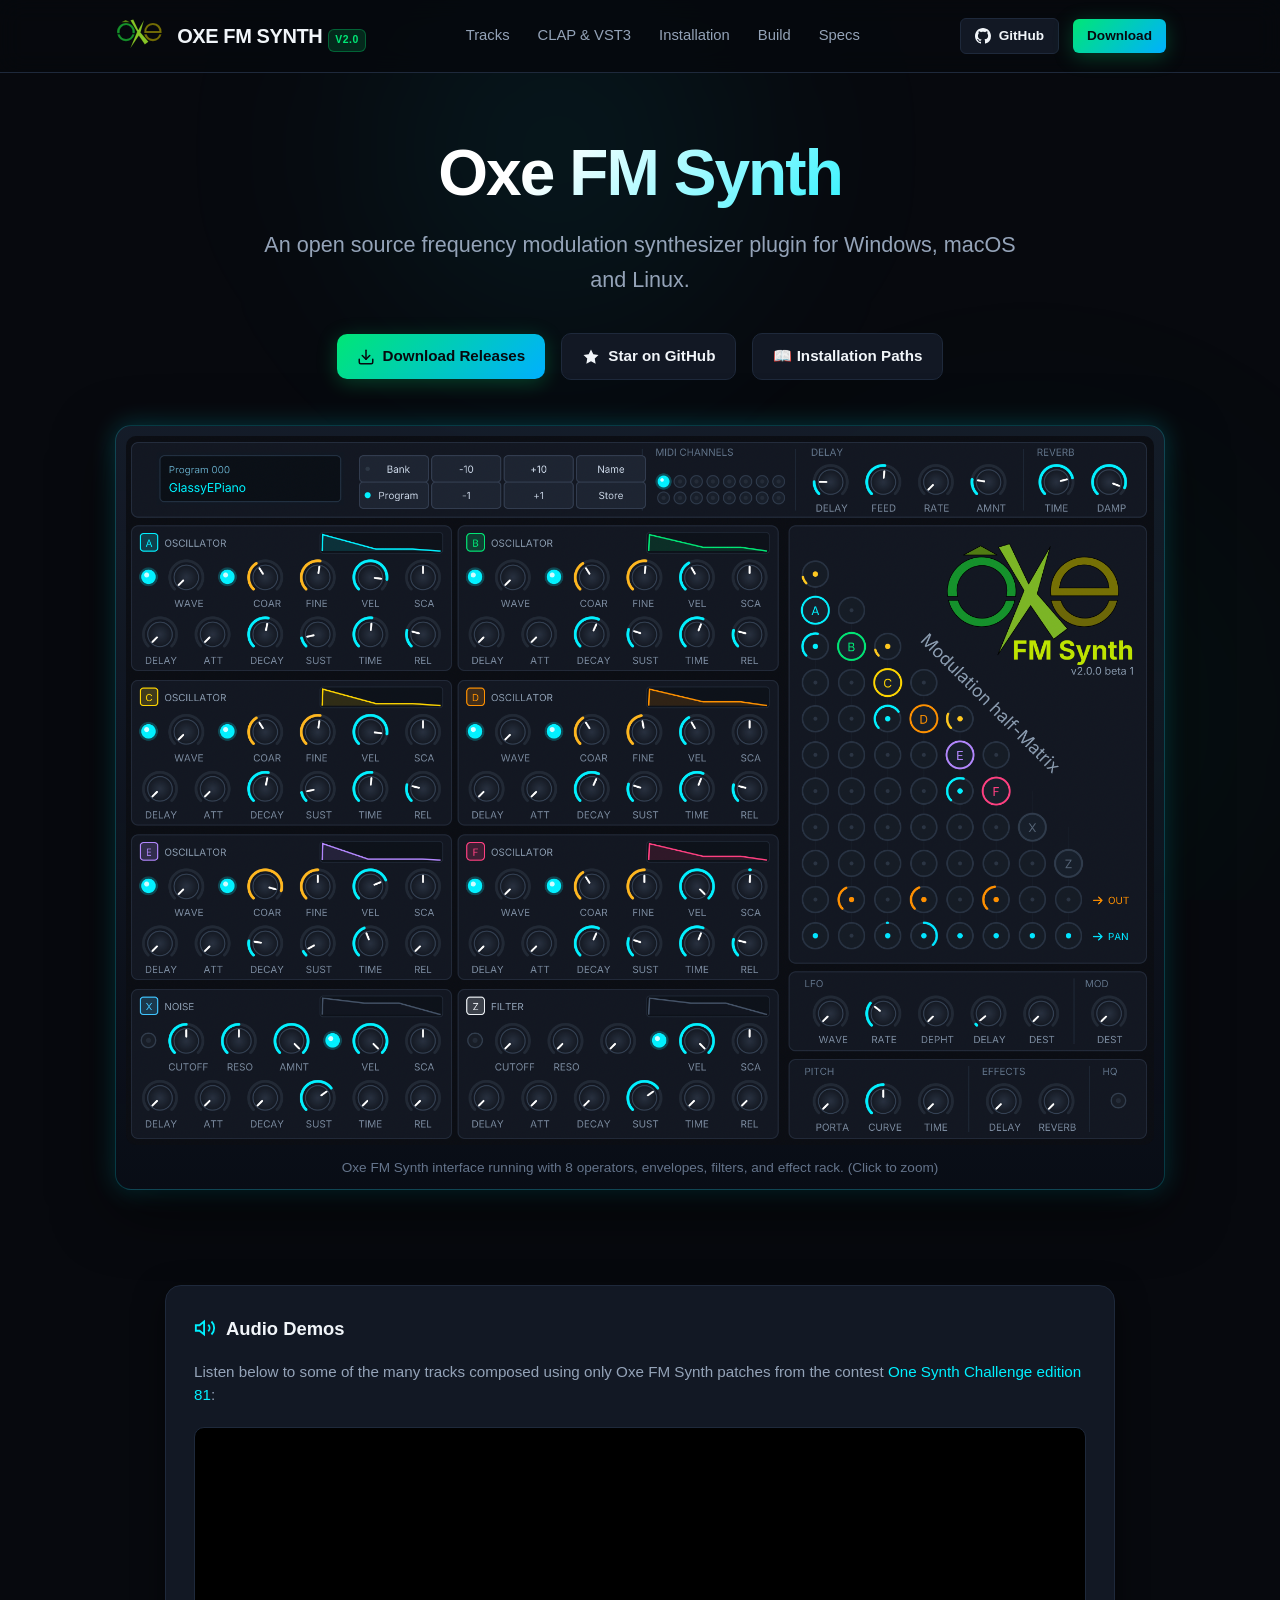
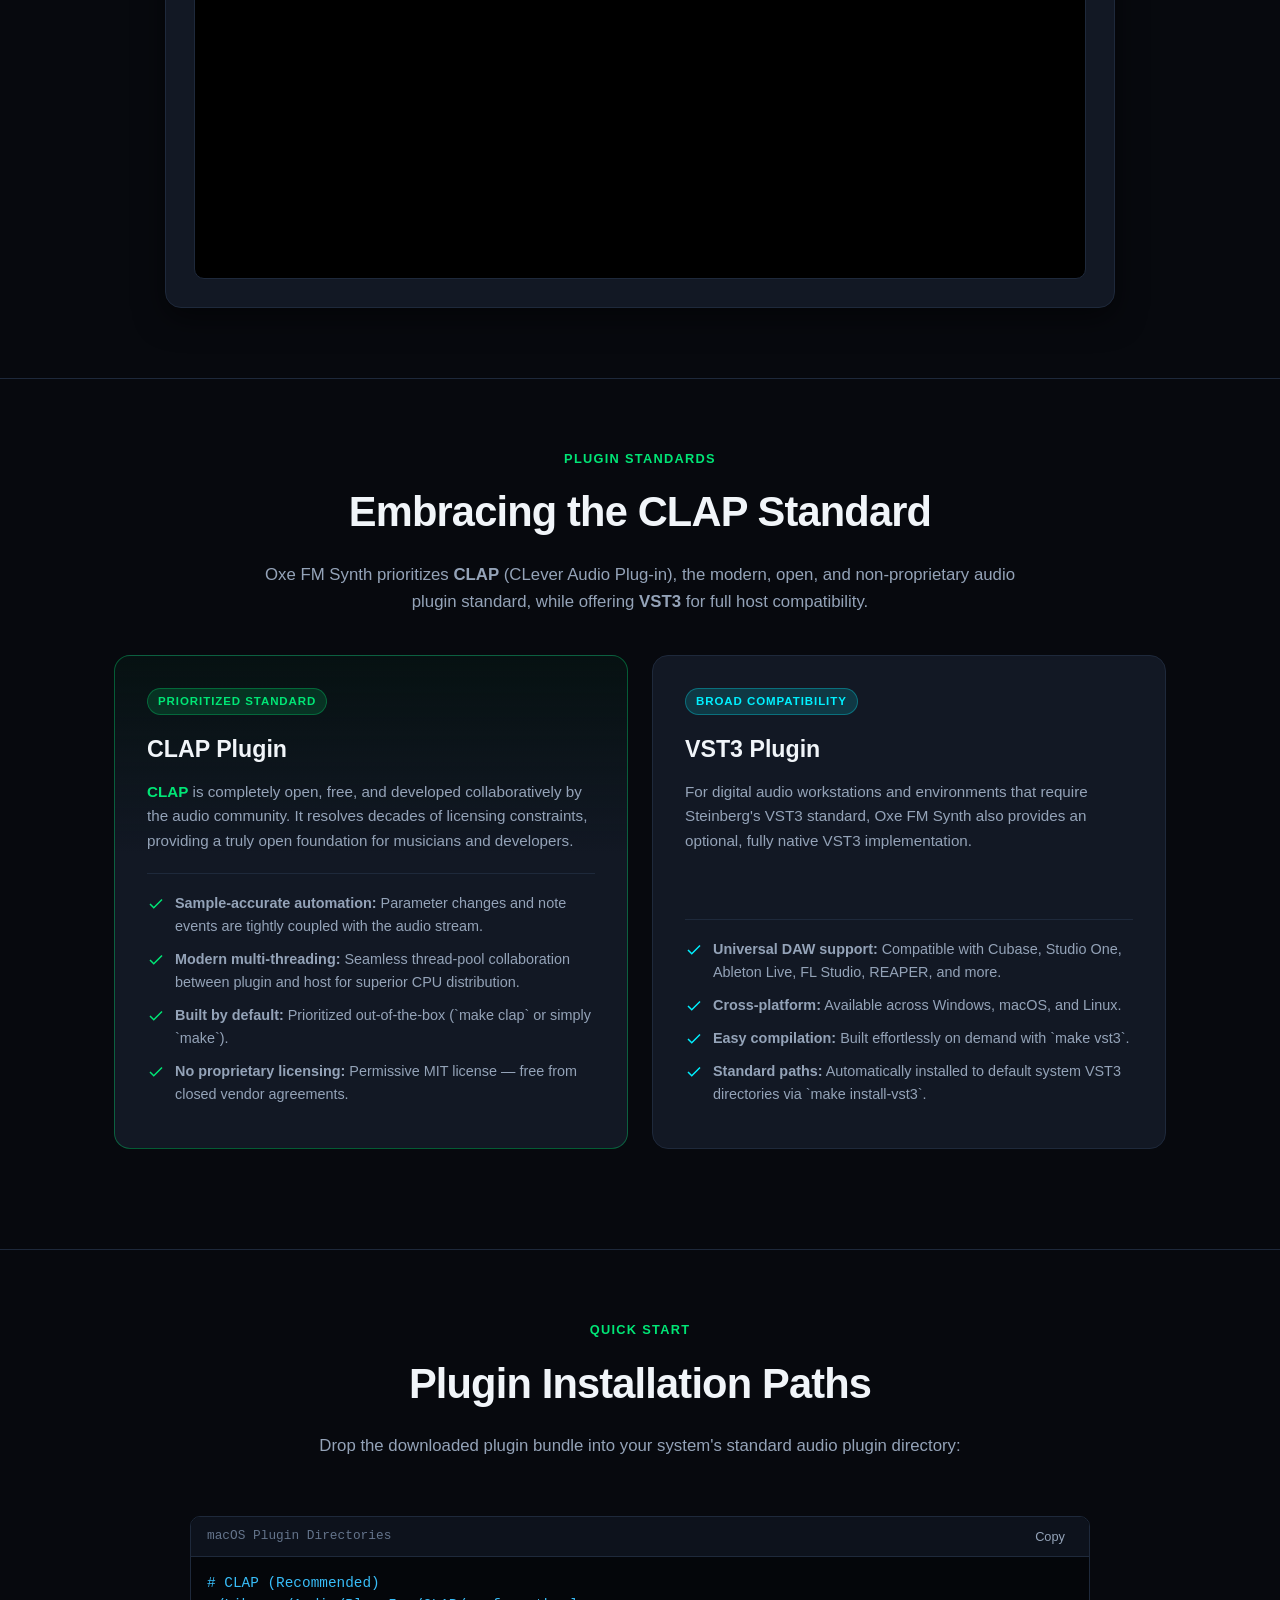
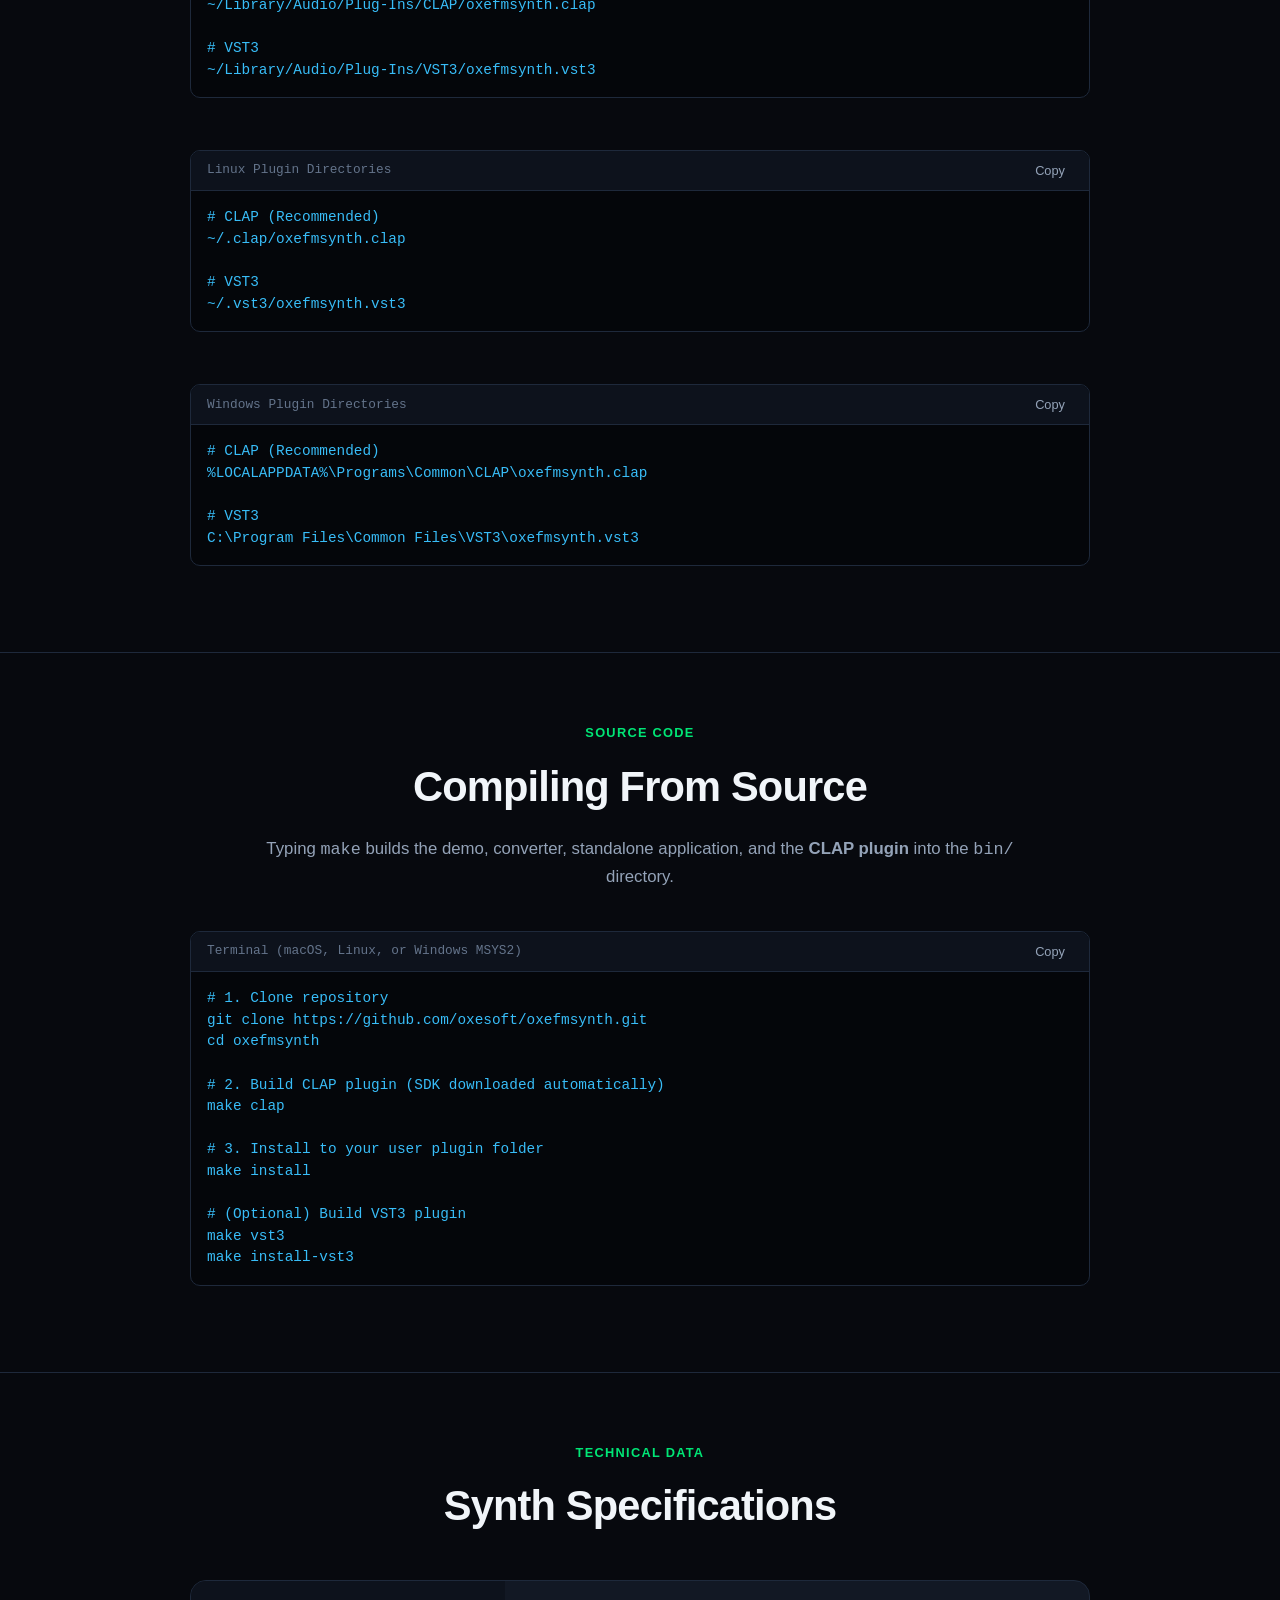
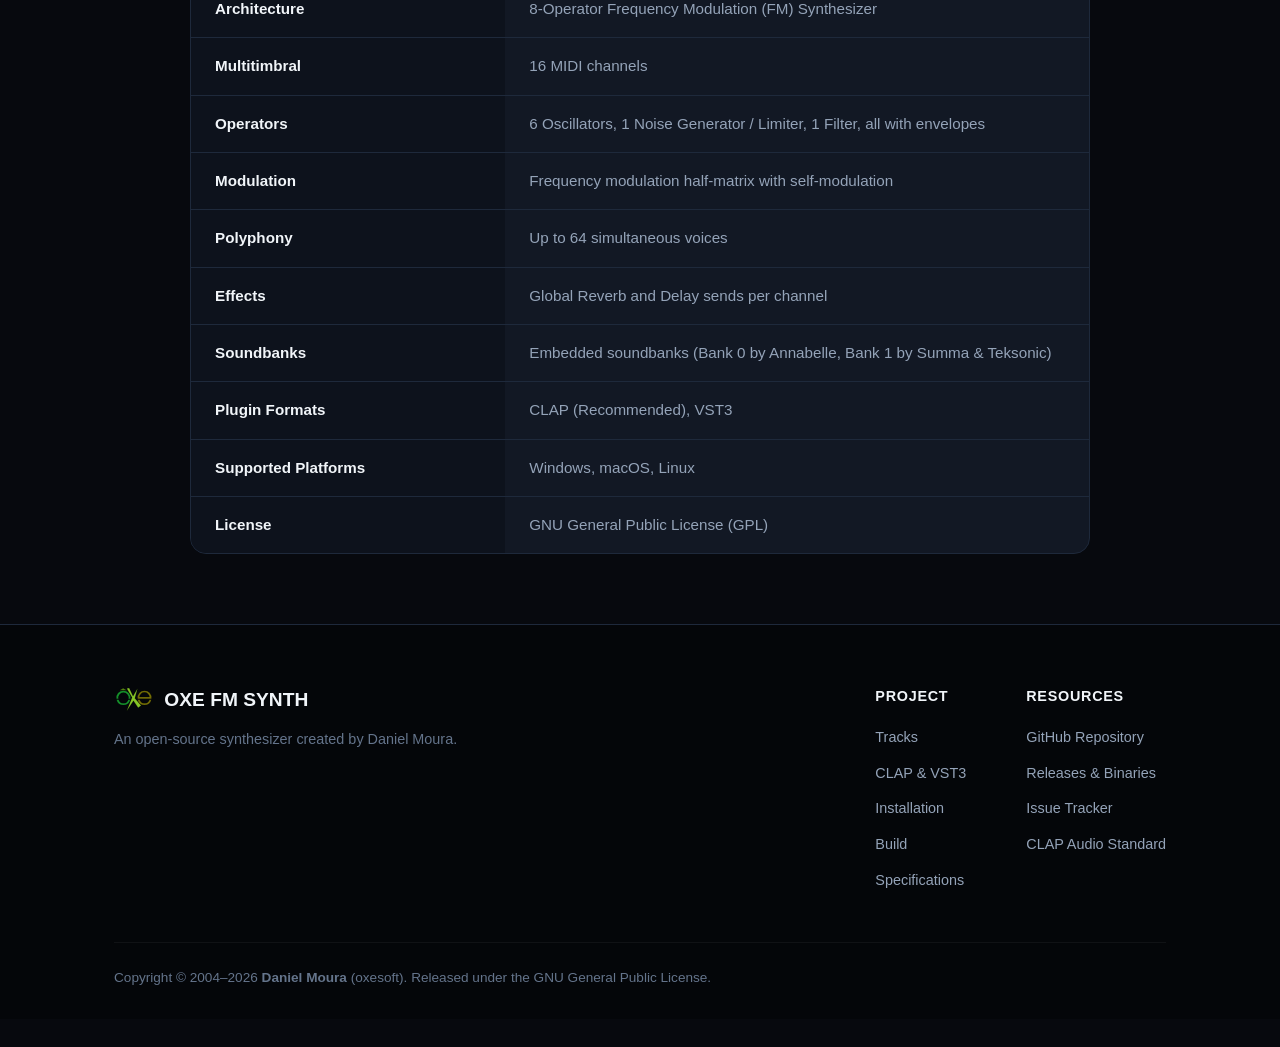
==== docs/index.html @ 4569908b "Add GitHub Pages website, CHANGELOG.md, and relocate screenshot to docs/assets" ====
<!DOCTYPE html>
<html lang="en">
<head>
  <meta charset="UTF-8">
  <meta name="viewport" content="width=device-width, initial-scale=1.0">
  <title>Oxe FM Synth - Open Source FM Synthesizer</title>
  <meta name="description" content="An open source frequency modulation synthesizer plugin for Windows, macOS and Linux.">
  <meta name="keywords" content="Oxe FM Synth, FM Synthesizer, CLAP plugin, VST3, open source synth, audio plugin, Daniel Moura, demoscene">
  
  <!-- Open Graph / Social Sharing -->
  <meta property="og:type" content="website">
  <meta property="og:url" content="https://oxesoft.github.io/oxefmsynth/">
  <meta property="og:title" content="Oxe FM Synth - Open Source FM Synthesizer">
  <meta property="og:description" content="An open source frequency modulation synthesizer plugin for Windows, macOS and Linux.">
  <meta property="og:image" content="https://oxesoft.github.io/oxefmsynth/assets/screenshot.png">
  <meta name="twitter:card" content="summary_large_image">
  <meta name="theme-color" content="#07090e">

  <!-- Favicon -->
  <link rel="icon" type="image/svg+xml" href="assets/favicon.svg">
  
  <!-- Stylesheet -->
  <link rel="stylesheet" href="style.css">
</head>
<body>

  <!-- Ambient Background Lighting -->
  <div class="bg-glow-container">
    <div class="bg-glow-1"></div>
    <div class="bg-glow-2"></div>
  </div>

  <!-- Navigation -->
  <header>
    <div class="container nav-container">
      <a href="#" class="nav-brand">
        <img src="assets/oxe-logo.svg" alt="Oxe FM Synth Logo" class="nav-logo-svg">
        <div class="brand-title">
          <span>OXE FM SYNTH</span>
          <span class="brand-badge">v2.0</span>
        </div>
      </a>

      <nav class="nav-links">
        <a href="#tracks">Tracks</a>
        <a href="#standards">CLAP & VST3</a>
        <a href="#install">Installation</a>
        <a href="#build">Build</a>
        <a href="#specs">Specs</a>
      </nav>

      <div class="nav-actions">
        <a href="https://github.com/oxesoft/oxefmsynth" target="_blank" rel="noopener" class="btn btn-secondary btn-sm">
          <svg width="16" height="16" viewBox="0 0 24 24" fill="currentColor">
            <path d="M12 0C5.37 0 0 5.37 0 12c0 5.31 3.435 9.795 8.205 11.385.6.105.825-.255.825-.57 0-.285-.015-1.23-.015-2.235-3.015.555-3.795-.735-4.035-1.41-.135-.345-.72-1.41-1.23-1.695-.42-.225-1.02-.78-.015-.795.945-.015 1.62.87 1.845 1.23 1.08 1.815 2.805 1.305 3.495.99.105-.78.42-1.305.765-1.605-2.67-.3-5.46-1.335-5.46-5.925 0-1.305.465-2.385 1.23-3.225-.12-.3-.54-1.53.12-3.18 0 0 1.005-.315 3.3 1.23.96-.27 1.98-.405 3-.405s2.04.135 3 .405c2.295-1.56 3.3-1.23 3.3-1.23.66 1.65.24 2.88.12 3.18.765.84 1.23 1.905 1.23 3.225 0 4.605-2.805 5.625-5.475 5.925.435.375.81 1.095.81 2.22 0 1.605-.015 2.895-.015 3.3 0 .315.225.69.825.57A12.02 12.02 0 0024 12c0-6.63-5.37-12-12-12z"/>
          </svg>
          GitHub
        </a>
        <a href="https://github.com/oxesoft/oxefmsynth/releases" target="_blank" rel="noopener" class="btn btn-primary btn-sm">Download</a>
      </div>
    </div>
  </header>

  <!-- Hero Section -->
  <section class="hero-section">
    <div class="container">
      <h1 class="hero-title">Oxe FM Synth</h1>
      <p class="hero-subtitle">
        An open source frequency modulation synthesizer plugin for Windows, macOS and Linux.
      </p>

      <div class="hero-cta">
        <a href="https://github.com/oxesoft/oxefmsynth/releases" target="_blank" rel="noopener" class="btn btn-primary">
          <svg width="18" height="18" viewBox="0 0 24 24" fill="none" stroke="currentColor" stroke-width="2" stroke-linecap="round" stroke-linejoin="round">
            <path d="M21 15v4a2 2 0 0 1-2 2H5a2 2 0 0 1-2-2v-4"></path>
            <polyline points="7 10 12 15 17 10"></polyline>
            <line x1="12" y1="15" x2="12" y2="3"></line>
          </svg>
          Download Releases
        </a>
        <a href="https://github.com/oxesoft/oxefmsynth" target="_blank" rel="noopener" class="btn btn-secondary">
          <svg width="18" height="18" viewBox="0 0 24 24" fill="currentColor">
            <path d="M12 2l3.09 6.26L22 9.27l-5 4.87 1.18 6.88L12 17.77l-6.18 3.25L7 14.14 2 9.27l6.91-1.01L12 2z"/>
          </svg>
          Star on GitHub
        </a>
        <a href="#install" class="btn btn-secondary">
          <span>📖 Installation Paths</span>
        </a>
      </div>

      <!-- Screenshot Showcase with Click to Expand -->
      <div class="screenshot-wrapper">
        <img id="mainScreenshot" src="assets/screenshot.png" alt="Oxe FM Synth GUI Screenshot" class="screenshot-img" title="Click to enlarge screenshot">
        <div class="screenshot-caption">Oxe FM Synth interface running with 8 operators, envelopes, filters, and effect rack. (Click to zoom)</div>
      </div>
    </div>
  </section>

  <!-- SoundCloud Audio Demo Section -->
  <section id="tracks" class="container" style="margin-bottom: 70px;">
    <div class="audio-demo-card">
      <div class="audio-demo-header">
        <div class="audio-demo-title">
          <svg width="22" height="22" viewBox="0 0 24 24" fill="none" stroke="var(--accent-cyan)" stroke-width="2">
            <polygon points="11 5 6 9 2 9 2 15 6 15 11 19 11 5"></polygon>
            <path d="M19.07 4.93a10 10 0 0 1 0 14.14M15.54 8.46a5 5 0 0 1 0 7.07"></path>
          </svg>
          <span>Audio Demos</span>
        </div>
      </div>

      <p class="audio-demo-intro">
        Listen below to some of the many tracks composed using only Oxe FM Synth patches from the contest 
        <a href="https://sites.google.com/site/kvrosc/2015/osc-81-oxe-fm" target="_blank" rel="noopener noreferrer">One Synth Challenge edition 81</a>:
      </p>

      <div class="soundcloud-frame-wrapper">
        <iframe width="100%" height="450" scrolling="no" frameborder="no" allow="autoplay" src="https://w.soundcloud.com/player/?url=https%3A%2F%2Fapi.soundcloud.com%2Fplaylists%2F177376136&amp;auto_play=false&amp;hide_related=false&amp;visual=false&amp;show_comments=true&amp;show_user=true&amp;show_reposts=false&amp;color=ff5500"></iframe>
      </div>
    </div>
  </section>

  <!-- CLAP & VST3 Standards Section -->
  <section id="standards" class="section">
    <div class="container">
      <div class="section-header">
        <div class="section-tag">Plugin Standards</div>
        <h2 class="section-title">Embracing the CLAP Standard</h2>
        <p class="section-desc">
          Oxe FM Synth prioritizes <strong>CLAP</strong> (CLever Audio Plug-in), the modern, open, and non-proprietary audio plugin standard, while offering <strong>VST3</strong> for full host compatibility.
        </p>
      </div>

      <div class="standards-grid">
        <!-- CLAP Standard Card -->
        <div class="standard-card primary-standard">
          <span class="standard-pill clap">Prioritized Standard</span>
          <h3>CLAP Plugin</h3>
          <p>
            <a href="https://cleveraudio.org/" target="_blank" rel="noopener" style="color: var(--accent-green); text-decoration: none; font-weight: 600;">CLAP</a> is completely open, free, and developed collaboratively by the audio community. It resolves decades of licensing constraints, providing a truly open foundation for musicians and developers.
          </p>

          <ul class="standard-features-list">
            <li>
              <svg width="18" height="18" viewBox="0 0 24 24" fill="none" stroke="var(--accent-green)" stroke-width="2"><polyline points="20 6 9 17 4 12"></polyline></svg>
              <span><strong>Sample-accurate automation:</strong> Parameter changes and note events are tightly coupled with the audio stream.</span>
            </li>
            <li>
              <svg width="18" height="18" viewBox="0 0 24 24" fill="none" stroke="var(--accent-green)" stroke-width="2"><polyline points="20 6 9 17 4 12"></polyline></svg>
              <span><strong>Modern multi-threading:</strong> Seamless thread-pool collaboration between plugin and host for superior CPU distribution.</span>
            </li>
            <li>
              <svg width="18" height="18" viewBox="0 0 24 24" fill="none" stroke="var(--accent-green)" stroke-width="2"><polyline points="20 6 9 17 4 12"></polyline></svg>
              <span><strong>Built by default:</strong> Prioritized out-of-the-box (`make clap` or simply `make`).</span>
            </li>
            <li>
              <svg width="18" height="18" viewBox="0 0 24 24" fill="none" stroke="var(--accent-green)" stroke-width="2"><polyline points="20 6 9 17 4 12"></polyline></svg>
              <span><strong>No proprietary licensing:</strong> Permissive MIT license — free from closed vendor agreements.</span>
            </li>
          </ul>
        </div>

        <!-- VST3 Standard Card -->
        <div class="standard-card">
          <span class="standard-pill vst3">Broad Compatibility</span>
          <h3>VST3 Plugin</h3>
          <p>
            For digital audio workstations and environments that require Steinberg's VST3 standard, Oxe FM Synth also provides an optional, fully native VST3 implementation.
          </p>

          <ul class="standard-features-list">
            <li>
              <svg width="18" height="18" viewBox="0 0 24 24" fill="none" stroke="var(--accent-cyan)" stroke-width="2"><polyline points="20 6 9 17 4 12"></polyline></svg>
              <span><strong>Universal DAW support:</strong> Compatible with Cubase, Studio One, Ableton Live, FL Studio, REAPER, and more.</span>
            </li>
            <li>
              <svg width="18" height="18" viewBox="0 0 24 24" fill="none" stroke="var(--accent-cyan)" stroke-width="2"><polyline points="20 6 9 17 4 12"></polyline></svg>
              <span><strong>Cross-platform:</strong> Available across Windows, macOS, and Linux.</span>
            </li>
            <li>
              <svg width="18" height="18" viewBox="0 0 24 24" fill="none" stroke="var(--accent-cyan)" stroke-width="2"><polyline points="20 6 9 17 4 12"></polyline></svg>
              <span><strong>Easy compilation:</strong> Built effortlessly on demand with `make vst3`.</span>
            </li>
            <li>
              <svg width="18" height="18" viewBox="0 0 24 24" fill="none" stroke="var(--accent-cyan)" stroke-width="2"><polyline points="20 6 9 17 4 12"></polyline></svg>
              <span><strong>Standard paths:</strong> Automatically installed to default system VST3 directories via `make install-vst3`.</span>
            </li>
          </ul>
        </div>
      </div>
    </div>
  </section>

  <!-- Installation Guide Section -->
  <section id="install" class="section">
    <div class="container">
      <div class="section-header">
        <div class="section-tag">Quick Start</div>
        <h2 class="section-title">Plugin Installation Paths</h2>
        <p class="section-desc">
          Drop the downloaded plugin bundle into your system's standard audio plugin directory:
        </p>
      </div>

      <div style="max-width: 900px; margin: 0 auto; display: grid; gap: 20px;">
        <!-- macOS paths -->
        <div class="code-container">
          <div class="code-header">
            <span>macOS Plugin Directories</span>
            <button class="copy-btn" onclick="copyCode(this, '~/Library/Audio/Plug-Ins/CLAP\n~/Library/Audio/Plug-Ins/VST3')">Copy</button>
          </div>
          <pre><code># CLAP (Recommended)
~/Library/Audio/Plug-Ins/CLAP/oxefmsynth.clap

# VST3
~/Library/Audio/Plug-Ins/VST3/oxefmsynth.vst3</code></pre>
        </div>

        <!-- Linux paths -->
        <div class="code-container">
          <div class="code-header">
            <span>Linux Plugin Directories</span>
            <button class="copy-btn" onclick="copyCode(this, '~/.clap\n~/.vst3')">Copy</button>
          </div>
          <pre><code># CLAP (Recommended)
~/.clap/oxefmsynth.clap

# VST3
~/.vst3/oxefmsynth.vst3</code></pre>
        </div>

        <!-- Windows paths -->
        <div class="code-container">
          <div class="code-header">
            <span>Windows Plugin Directories</span>
            <button class="copy-btn" onclick="copyCode(this, '%LOCALAPPDATA%\\Programs\\Common\\CLAP\n%COMMONPROGRAMFILES%\\VST3')">Copy</button>
          </div>
          <pre><code># CLAP (Recommended)
%LOCALAPPDATA%\Programs\Common\CLAP\oxefmsynth.clap

# VST3
C:\Program Files\Common Files\VST3\oxefmsynth.vst3</code></pre>
        </div>
      </div>
    </div>
  </section>

  <!-- Build from Source Section -->
  <section id="build" class="section">
    <div class="container">
      <div class="section-header">
        <div class="section-tag">Source Code</div>
        <h2 class="section-title">Compiling From Source</h2>
        <p class="section-desc">
          Typing <code>make</code> builds the demo, converter, standalone application, and the <strong>CLAP plugin</strong> into the <code>bin/</code> directory.
        </p>
      </div>

      <div style="max-width: 900px; margin: 0 auto;">
        <div class="code-container">
          <div class="code-header">
            <span>Terminal (macOS, Linux, or Windows MSYS2)</span>
            <button class="copy-btn" onclick="copyCode(this, 'git clone https://github.com/oxesoft/oxefmsynth.git\ncd oxefmsynth\nmake clap\nmake install')">Copy</button>
          </div>
          <pre><code># 1. Clone repository
git clone https://github.com/oxesoft/oxefmsynth.git
cd oxefmsynth

# 2. Build CLAP plugin (SDK downloaded automatically)
make clap

# 3. Install to your user plugin folder
make install

# (Optional) Build VST3 plugin
make vst3
make install-vst3</code></pre>
        </div>
      </div>
    </div>
  </section>

  <!-- Specifications Table -->
  <section id="specs" class="section">
    <div class="container">
      <div class="section-header">
        <div class="section-tag">Technical Data</div>
        <h2 class="section-title">Synth Specifications</h2>
      </div>

      <div class="specs-table-wrapper">
        <table class="specs-table">
          <tbody>
            <tr>
              <th>Architecture</th>
              <td>8-Operator Frequency Modulation (FM) Synthesizer</td>
            </tr>
            <tr>
              <th>Multitimbral</th>
              <td>16 MIDI channels</td>
            </tr>
            <tr>
              <th>Operators</th>
              <td>6 Oscillators, 1 Noise Generator / Limiter, 1 Filter, all with envelopes</td>
            </tr>
            <tr>
              <th>Modulation</th>
              <td>Frequency modulation half-matrix with self-modulation</td>
            </tr>
            <tr>
              <th>Polyphony</th>
              <td>Up to 64 simultaneous voices</td>
            </tr>
            <tr>
              <th>Effects</th>
              <td>Global Reverb and Delay sends per channel</td>
            </tr>
            <tr>
              <th>Soundbanks</th>
              <td>Embedded soundbanks (Bank 0 by Annabelle, Bank 1 by Summa & Teksonic)</td>
            </tr>
            <tr>
              <th>Plugin Formats</th>
              <td>CLAP (Recommended), VST3</td>
            </tr>
            <tr>
              <th>Supported Platforms</th>
              <td>Windows, macOS, Linux</td>
            </tr>
            <tr>
              <th>License</th>
              <td>GNU General Public License (GPL)</td>
            </tr>
          </tbody>
        </table>
      </div>
    </div>
  </section>

  <!-- Footer -->
  <footer>
    <div class="container">
      <div class="footer-top">
        <div class="footer-brand">
          <div class="brand-title" style="font-weight: 700; font-size: 1.2rem; color: var(--text-main); display: flex; align-items: center; gap: 10px;">
            <img src="assets/oxe-logo.svg" alt="Oxe Logo" style="height: 30px;">
            <span>OXE FM SYNTH</span>
          </div>
          <p>
            An open-source synthesizer created by Daniel Moura.
          </p>
        </div>

        <div class="footer-links-group">
          <div class="footer-col">
            <h4>Project</h4>
            <ul>
              <li><a href="#tracks">Tracks</a></li>
              <li><a href="#standards">CLAP & VST3</a></li>
              <li><a href="#install">Installation</a></li>
              <li><a href="#build">Build</a></li>
              <li><a href="#specs">Specifications</a></li>
            </ul>
          </div>

          <div class="footer-col">
            <h4>Resources</h4>
            <ul>
              <li><a href="https://github.com/oxesoft/oxefmsynth" target="_blank" rel="noopener">GitHub Repository</a></li>
              <li><a href="https://github.com/oxesoft/oxefmsynth/releases" target="_blank" rel="noopener">Releases & Binaries</a></li>
              <li><a href="https://github.com/oxesoft/oxefmsynth/issues" target="_blank" rel="noopener">Issue Tracker</a></li>
              <li><a href="https://cleveraudio.org/" target="_blank" rel="noopener">CLAP Audio Standard</a></li>
            </ul>
          </div>
        </div>
      </div>

      <div class="footer-bottom">
        <div>
          Copyright &copy; 2004–2026 <strong>Daniel Moura</strong> (oxesoft). Released under the GNU General Public License.
        </div>
      </div>
    </div>
  </footer>

  <!-- Lightbox Modal -->
  <div id="imgModal" class="modal">
    <span class="modal-close" id="modalClose">&times;</span>
    <img class="modal-content" id="modalImg" alt="Enlarged screenshot">
  </div>

  <script src="main.js"></script>
</body>
</html>
---- docs/style.css ----
:root {
  --bg-primary: #07090e;
  --bg-secondary: #0d121c;
  --bg-card: #121824;
  --bg-card-hover: #172030;
  --border-subtle: #1e293b;
  --border-accent: rgba(0, 240, 255, 0.35);

  --accent-cyan: #00f0ff;
  --accent-green: #00e676;
  --accent-lime: #76ff03;
  --accent-amber: #ffd600;

  --text-main: #f1f5f9;
  --text-muted: #94a3b8;
  --text-dim: #64748b;

  --glow-cyan: 0 0 25px rgba(0, 240, 255, 0.25);
  --glow-green: 0 0 25px rgba(0, 230, 118, 0.25);
  --font-sans: -apple-system, BlinkMacSystemFont, "Segoe UI", Roboto, "Helvetica Neue", Arial, sans-serif;
  --font-mono: ui-monospace, SFMono-Regular, Menlo, Monaco, Consolas, "Liberation Mono", monospace;
  --radius-sm: 6px;
  --radius-md: 10px;
  --radius-lg: 16px;
  --radius-full: 9999px;
  --transition: 0.2s cubic-bezier(0.16, 1, 0.3, 1);
}

*, *::before, *::after {
  box-sizing: border-box;
  margin: 0;
  padding: 0;
}

html {
  scroll-behavior: smooth;
  color-scheme: dark;
}

body {
  font-family: var(--font-sans);
  background-color: var(--bg-primary);
  color: var(--text-main);
  line-height: 1.6;
  overflow-x: hidden;
  -webkit-font-smoothing: antialiased;
}

/* Background Ambient Glows */
.bg-glow-container {
  position: fixed;
  top: 0;
  left: 0;
  width: 100%;
  height: 100%;
  overflow: hidden;
  pointer-events: none;
  z-index: 0;
}

.bg-glow-1 {
  position: absolute;
  top: -150px;
  left: 20%;
  width: 600px;
  height: 600px;
  background: radial-gradient(circle, rgba(0, 240, 255, 0.08) 0%, transparent 70%);
  filter: blur(80px);
}

.bg-glow-2 {
  position: absolute;
  top: 40%;
  right: -100px;
  width: 700px;
  height: 700px;
  background: radial-gradient(circle, rgba(0, 230, 118, 0.06) 0%, transparent 70%);
  filter: blur(100px);
}

.container {
  max-width: 1100px;
  margin: 0 auto;
  padding: 0 24px;
  position: relative;
  z-index: 1;
}

/* Header & Nav */
header {
  position: sticky;
  top: 0;
  background: rgba(7, 9, 14, 0.85);
  backdrop-filter: blur(12px);
  -webkit-backdrop-filter: blur(12px);
  border-bottom: 1px solid var(--border-subtle);
  z-index: 100;
  transition: var(--transition);
}

.nav-container {
  display: flex;
  align-items: center;
  justify-content: space-between;
  height: 72px;
}

.nav-brand {
  display: flex;
  align-items: center;
  gap: 12px;
  text-decoration: none;
  color: var(--text-main);
  font-weight: 700;
  font-size: 1.25rem;
  letter-spacing: -0.02em;
}

.nav-logo-svg {
  height: 38px;
  width: auto;
  transition: transform var(--transition);
}

.nav-brand:hover .nav-logo-svg {
  transform: scale(1.05);
}

.brand-title {
  display: flex;
  align-items: baseline;
  gap: 6px;
}

.brand-badge {
  font-size: 0.65rem;
  text-transform: uppercase;
  letter-spacing: 0.05em;
  padding: 2px 6px;
  border-radius: var(--radius-sm);
  background: rgba(0, 230, 118, 0.15);
  color: var(--accent-green);
  border: 1px solid rgba(0, 230, 118, 0.3);
  font-weight: 600;
}

nav.nav-links {
  display: flex;
  align-items: center;
  gap: 28px;
}

nav.nav-links a {
  color: var(--text-muted);
  text-decoration: none;
  font-size: 0.925rem;
  font-weight: 500;
  transition: color var(--transition);
}

nav.nav-links a:hover {
  color: var(--accent-cyan);
}

.nav-actions {
  display: flex;
  align-items: center;
  gap: 14px;
}

/* Buttons */
.btn {
  display: inline-flex;
  align-items: center;
  justify-content: center;
  gap: 8px;
  padding: 10px 20px;
  font-size: 0.95rem;
  font-weight: 600;
  border-radius: var(--radius-md);
  text-decoration: none;
  transition: all var(--transition);
  cursor: pointer;
  border: 1px solid transparent;
}

.btn-primary {
  background: linear-gradient(135deg, #00e676, #00b0ff);
  color: #07090e;
  border: none;
  box-shadow: 0 4px 20px rgba(0, 230, 118, 0.25);
}

.btn-primary:hover {
  transform: translateY(-2px);
  box-shadow: 0 6px 25px rgba(0, 240, 255, 0.4);
}

.btn-secondary {
  background: var(--bg-card);
  color: var(--text-main);
  border-color: var(--border-subtle);
}

.btn-secondary:hover {
  background: var(--bg-card-hover);
  border-color: var(--accent-cyan);
  color: var(--accent-cyan);
  transform: translateY(-2px);
}

.btn-sm {
  padding: 6px 14px;
  font-size: 0.85rem;
  border-radius: var(--radius-sm);
}

/* Hero Section */
.hero-section {
  padding: 65px 0 35px;
  text-align: center;
}

.hero-title {
  font-size: clamp(2.5rem, 5vw, 4.2rem);
  font-weight: 800;
  line-height: 1.1;
  letter-spacing: -0.03em;
  margin-bottom: 20px;
  background: linear-gradient(135deg, #ffffff 40%, var(--accent-cyan) 80%, var(--accent-green) 100%);
  -webkit-background-clip: text;
  -webkit-text-fill-color: transparent;
}

.hero-subtitle {
  font-size: clamp(1.1rem, 2vw, 1.35rem);
  color: var(--text-muted);
  max-width: 780px;
  margin: 0 auto 36px;
  line-height: 1.6;
}

.hero-cta {
  display: flex;
  flex-wrap: wrap;
  align-items: center;
  justify-content: center;
  gap: 16px;
  margin-bottom: 45px;
}

/* Screenshot Preview Container */
.screenshot-wrapper {
  position: relative;
  max-width: 1050px;
  margin: 0 auto 60px;
  padding: 10px;
  background: linear-gradient(180deg, rgba(30, 41, 59, 0.6) 0%, rgba(15, 23, 42, 0.3) 100%);
  border-radius: var(--radius-lg);
  border: 1px solid rgba(0, 240, 255, 0.2);
  box-shadow: 0 20px 60px rgba(0, 0, 0, 0.6), var(--glow-cyan);
  transition: transform var(--transition);
}

.screenshot-wrapper:hover {
  border-color: rgba(0, 240, 255, 0.4);
}

.screenshot-img {
  width: 100%;
  height: auto;
  border-radius: calc(var(--radius-lg) - 6px);
  display: block;
  cursor: pointer;
}

.screenshot-caption {
  margin-top: 12px;
  font-size: 0.85rem;
  color: var(--text-dim);
}

/* Sections */
.section {
  padding: 70px 0;
  border-top: 1px solid var(--border-subtle);
}

.section-header {
  text-align: center;
  max-width: 750px;
  margin: 0 auto 40px;
}

.section-tag {
  font-size: 0.8rem;
  text-transform: uppercase;
  letter-spacing: 0.1em;
  color: var(--accent-green);
  font-weight: 700;
  margin-bottom: 10px;
}

.section-title {
  font-size: clamp(2rem, 3.5vw, 2.6rem);
  font-weight: 800;
  letter-spacing: -0.02em;
  margin-bottom: 16px;
}

.section-desc {
  color: var(--text-muted);
  font-size: 1.05rem;
}

/* SoundCloud Audio Widget Container */
.audio-demo-card {
  background: var(--bg-card);
  border: 1px solid var(--border-subtle);
  border-radius: var(--radius-lg);
  padding: 28px;
  box-shadow: 0 10px 30px rgba(0, 0, 0, 0.5);
  max-width: 950px;
  margin: 0 auto;
}

.audio-demo-header {
  display: flex;
  align-items: center;
  justify-content: space-between;
  margin-bottom: 18px;
  flex-wrap: wrap;
  gap: 12px;
}

.audio-demo-title {
  font-size: 1.15rem;
  font-weight: 700;
  display: flex;
  align-items: center;
  gap: 10px;
  color: var(--text-main);
}

.audio-demo-badge {
  font-size: 0.78rem;
  font-weight: 600;
  color: var(--accent-green);
  background: rgba(0, 230, 118, 0.1);
  border: 1px solid rgba(0, 230, 118, 0.25);
  padding: 4px 10px;
  border-radius: var(--radius-full);
}

.audio-demo-intro {
  font-size: 0.95rem;
  color: var(--text-muted);
  margin-bottom: 20px;
  line-height: 1.5;
}

.audio-demo-intro a {
  color: var(--accent-cyan);
  text-decoration: none;
}

.audio-demo-intro a:hover {
  text-decoration: underline;
}

.soundcloud-frame-wrapper {
  border-radius: var(--radius-md);
  overflow: hidden;
  border: 1px solid var(--border-subtle);
  background: #000;
}

.soundcloud-frame-wrapper iframe {
  display: block;
  width: 100%;
  border: none;
}

/* CLAP & VST3 Standards Section */
.standards-grid {
  display: grid;
  grid-template-columns: repeat(auto-fit, minmax(320px, 1fr));
  gap: 24px;
  margin-bottom: 30px;
}

.standard-card {
  background: var(--bg-card);
  border: 1px solid var(--border-subtle);
  border-radius: var(--radius-lg);
  padding: 32px;
  transition: all var(--transition);
  position: relative;
  display: flex;
  flex-direction: column;
}

.standard-card:hover {
  border-color: rgba(0, 240, 255, 0.35);
  transform: translateY(-3px);
  box-shadow: 0 12px 30px rgba(0, 0, 0, 0.5);
}

.standard-card.primary-standard {
  border-color: rgba(0, 230, 118, 0.35);
  background: linear-gradient(180deg, rgba(0, 230, 118, 0.04) 0%, var(--bg-card) 40%);
}

.standard-pill {
  display: inline-block;
  align-self: flex-start;
  font-size: 0.72rem;
  font-weight: 700;
  text-transform: uppercase;
  letter-spacing: 0.08em;
  padding: 3px 10px;
  border-radius: var(--radius-full);
  margin-bottom: 16px;
}

.standard-pill.clap {
  background: rgba(0, 230, 118, 0.15);
  color: var(--accent-green);
  border: 1px solid rgba(0, 230, 118, 0.3);
}

.standard-pill.vst3 {
  background: rgba(0, 240, 255, 0.15);
  color: var(--accent-cyan);
  border: 1px solid rgba(0, 240, 255, 0.3);
}

.standard-card h3 {
  font-size: 1.45rem;
  font-weight: 700;
  margin-bottom: 12px;
  color: var(--text-main);
}

.standard-card p {
  color: var(--text-muted);
  font-size: 0.95rem;
  line-height: 1.6;
  margin-bottom: 20px;
  flex-grow: 1;
}

.standard-features-list {
  list-style: none;
  border-top: 1px solid var(--border-subtle);
  padding-top: 18px;
  margin-top: auto;
}

.standard-features-list li {
  font-size: 0.9rem;
  color: var(--text-muted);
  margin-bottom: 10px;
  display: flex;
  align-items: flex-start;
  gap: 10px;
}

.standard-features-list li svg {
  flex-shrink: 0;
  margin-top: 3px;
}


/* Code Snippet / Quick Install */
.code-container {
  background: #04060a;
  border: 1px solid var(--border-subtle);
  border-radius: var(--radius-md);
  margin: 16px 0;
  overflow: hidden;
}

.code-header {
  display: flex;
  align-items: center;
  justify-content: space-between;
  padding: 8px 16px;
  background: #0d121c;
  border-bottom: 1px solid var(--border-subtle);
  font-size: 0.8rem;
  color: var(--text-dim);
  font-family: var(--font-mono);
}

.copy-btn {
  background: transparent;
  border: none;
  color: var(--text-muted);
  cursor: pointer;
  font-size: 0.8rem;
  padding: 4px 8px;
  border-radius: 4px;
  transition: var(--transition);
}

.copy-btn:hover {
  color: var(--accent-cyan);
  background: rgba(255,255,255,0.05);
}

pre {
  padding: 16px;
  font-family: var(--font-mono);
  font-size: 0.9rem;
  overflow-x: auto;
  color: #38bdf8;
  line-height: 1.5;
}

/* Specifications Table */
.specs-table-wrapper {
  background: var(--bg-card);
  border: 1px solid var(--border-subtle);
  border-radius: var(--radius-lg);
  overflow-x: auto;
  margin: 0 auto;
  max-width: 900px;
}

.specs-table {
  width: 100%;
  border-collapse: collapse;
  text-align: left;
  font-size: 0.95rem;
}

.specs-table th, .specs-table td {
  padding: 16px 24px;
  border-bottom: 1px solid var(--border-subtle);
}

.specs-table th {
  background: var(--bg-secondary);
  color: var(--text-main);
  font-weight: 700;
  width: 35%;
}

.specs-table td {
  color: var(--text-muted);
}

.specs-table tr:last-child td, .specs-table tr:last-child th {
  border-bottom: none;
}

/* Footer */
footer {
  border-top: 1px solid var(--border-subtle);
  background: #040609;
  padding: 60px 0 30px;
}

.footer-top {
  display: flex;
  justify-content: space-between;
  flex-wrap: wrap;
  gap: 40px;
  margin-bottom: 40px;
}

.footer-brand {
  max-width: 360px;
}

.footer-brand p {
  color: var(--text-dim);
  font-size: 0.9rem;
  margin-top: 12px;
}

.footer-links-group {
  display: flex;
  gap: 60px;
  flex-wrap: wrap;
}

.footer-col h4 {
  font-size: 0.9rem;
  text-transform: uppercase;
  letter-spacing: 0.05em;
  color: var(--text-main);
  margin-bottom: 16px;
}

.footer-col ul {
  list-style: none;
}

.footer-col li {
  margin-bottom: 10px;
}

.footer-col a {
  color: var(--text-muted);
  text-decoration: none;
  font-size: 0.9rem;
  transition: color var(--transition);
}

.footer-col a:hover {
  color: var(--accent-cyan);
}

.footer-bottom {
  border-top: 1px solid rgba(255, 255, 255, 0.05);
  padding-top: 24px;
  display: flex;
  justify-content: space-between;
  align-items: center;
  flex-wrap: wrap;
  gap: 16px;
  font-size: 0.85rem;
  color: var(--text-dim);
}

/* Lightbox Modal for Screenshot */
.modal {
  display: none;
  position: fixed;
  z-index: 1000;
  left: 0;
  top: 0;
  width: 100%;
  height: 100%;
  background-color: rgba(4, 6, 10, 0.95);
  backdrop-filter: blur(10px);
  align-items: center;
  justify-content: center;
  padding: 20px;
}

.modal.active {
  display: flex;
}

.modal-content {
  max-width: 95vw;
  max-height: 90vh;
  border-radius: var(--radius-md);
  border: 1px solid var(--border-accent);
  box-shadow: 0 0 50px rgba(0, 240, 255, 0.3);
}

.modal-close {
  position: absolute;
  top: 25px;
  right: 35px;
  color: var(--text-muted);
  font-size: 36px;
  font-weight: 300;
  cursor: pointer;
  transition: var(--transition);
}

.modal-close:hover {
  color: var(--accent-cyan);
}

/* Responsive adjustments */
@media (max-width: 768px) {
  nav.nav-links {
    display: none;
  }
  .hero-section {
    padding: 40px 0 25px;
  }
  .hero-cta {
    flex-direction: column;
  }
  .hero-cta .btn {
    width: 100%;
  }
  .specs-table th, .specs-table td {
    padding: 12px 16px;
  }
  .audio-demo-card {
    padding: 18px;
  }
}
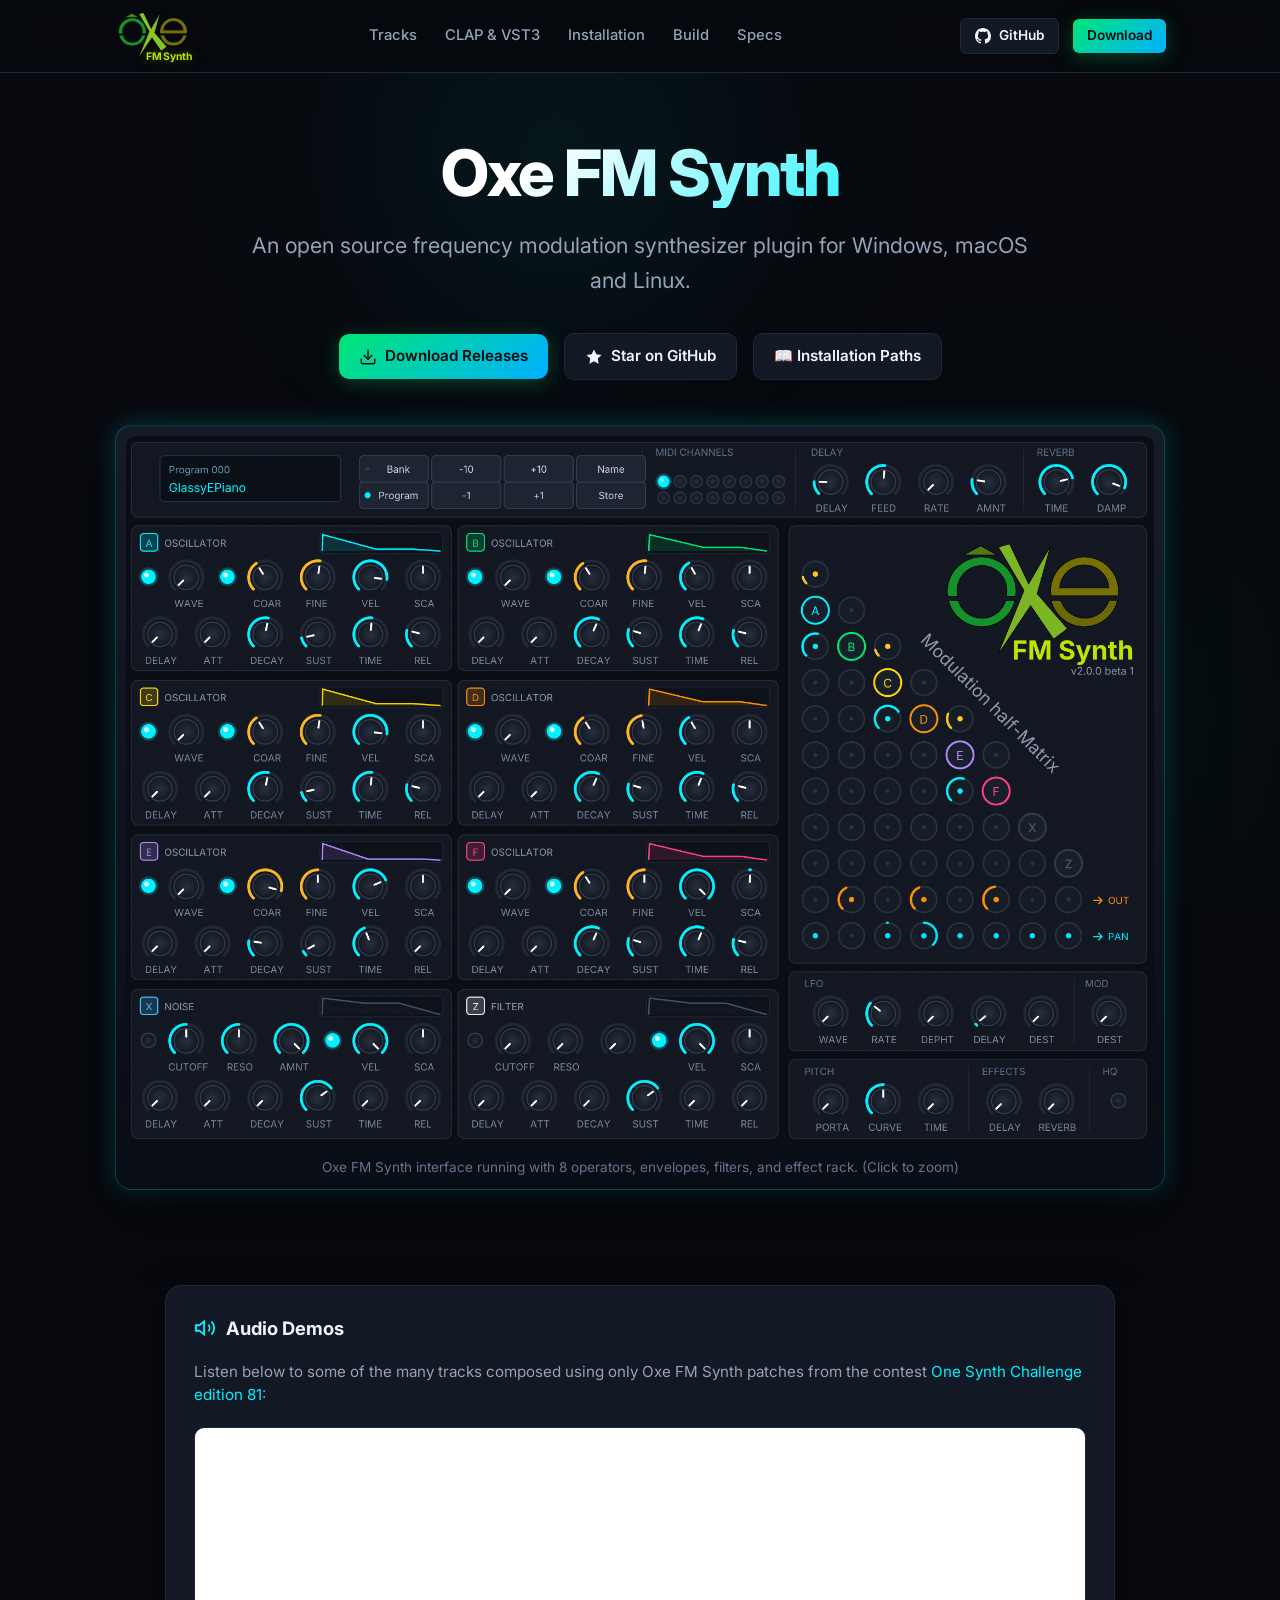
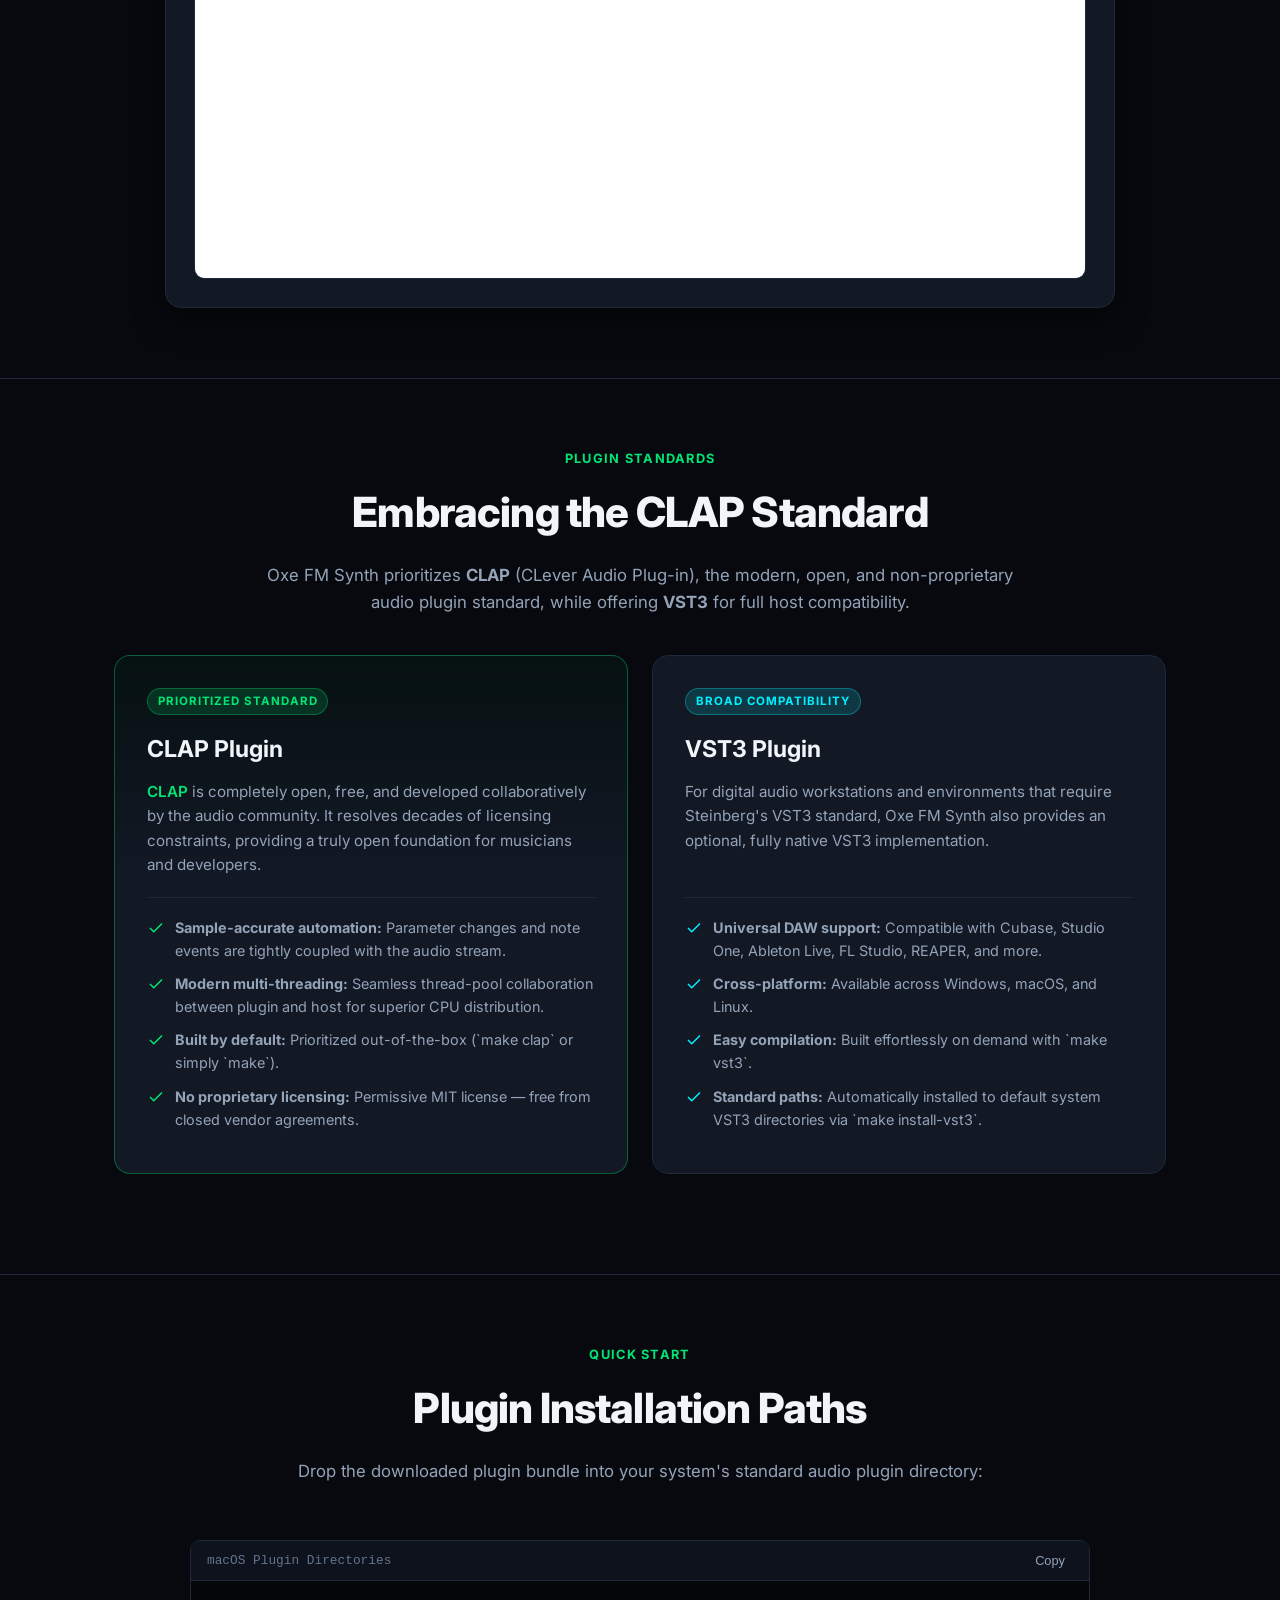
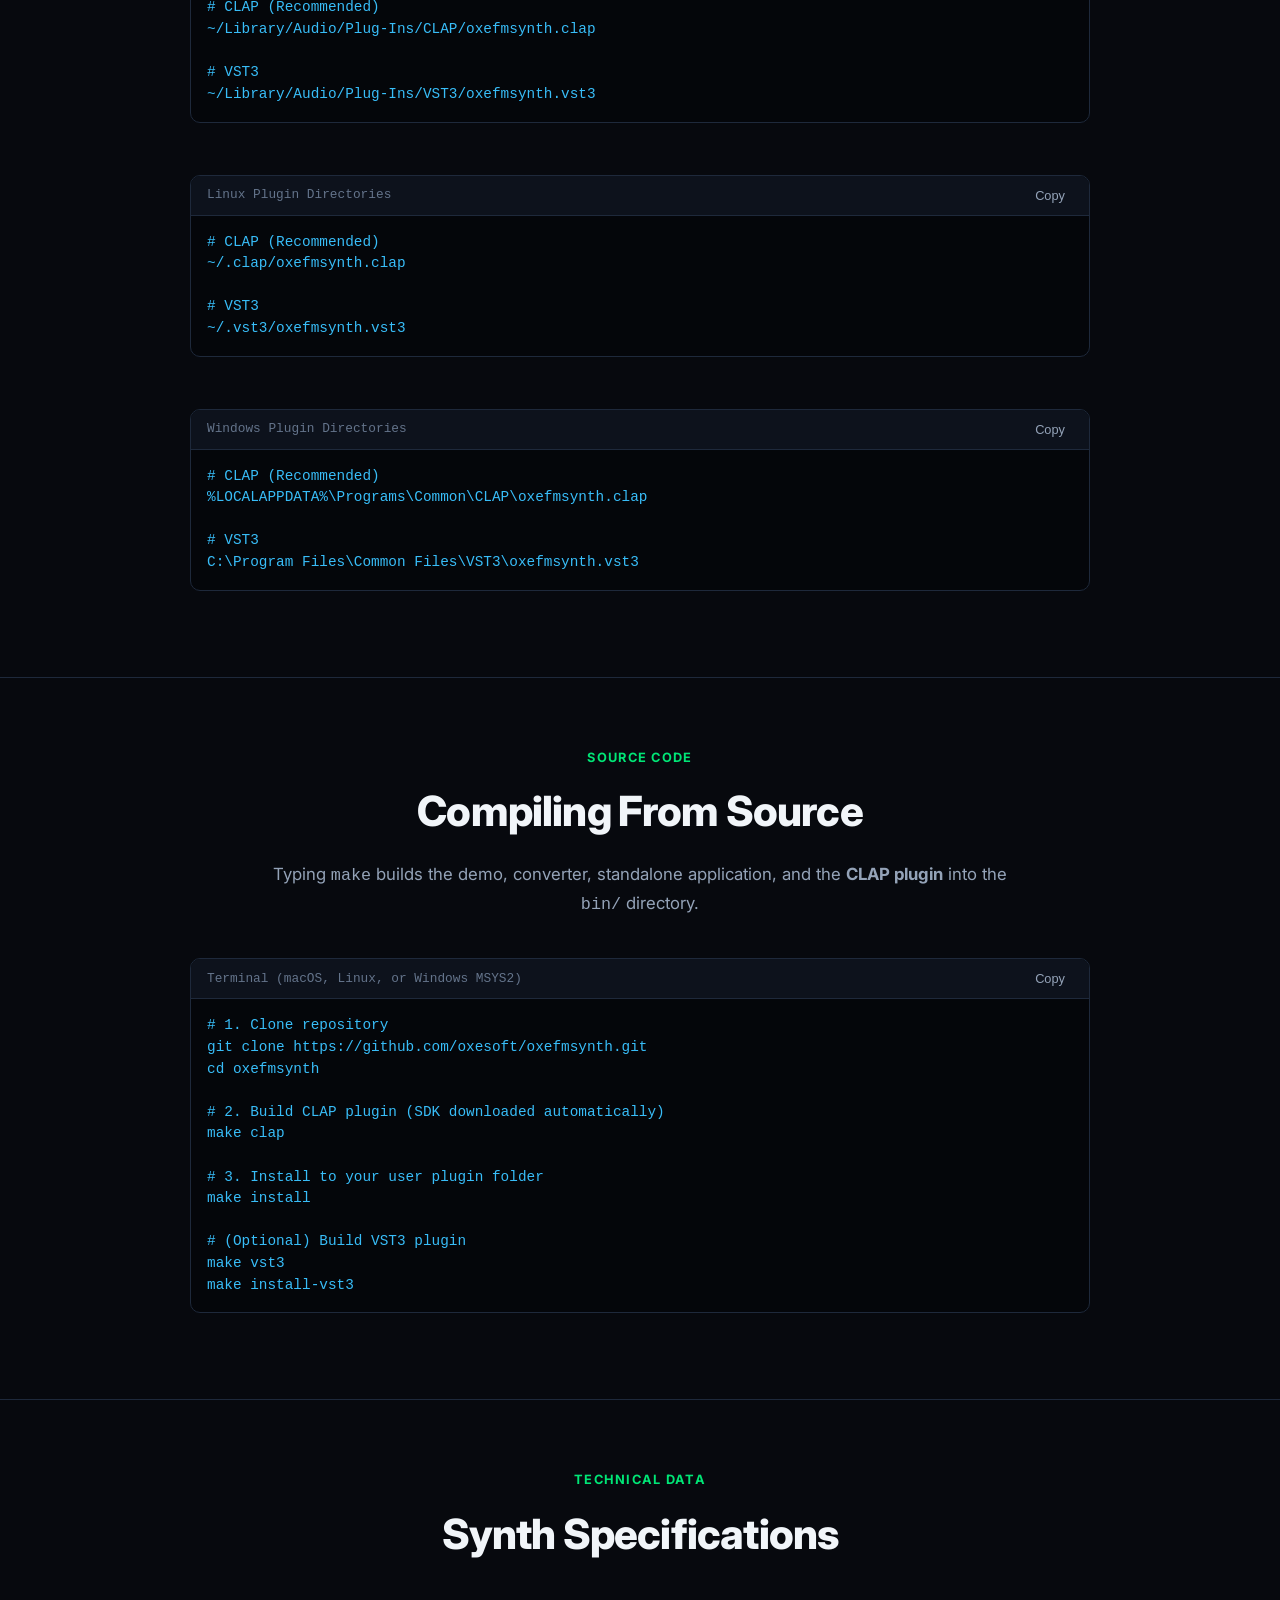
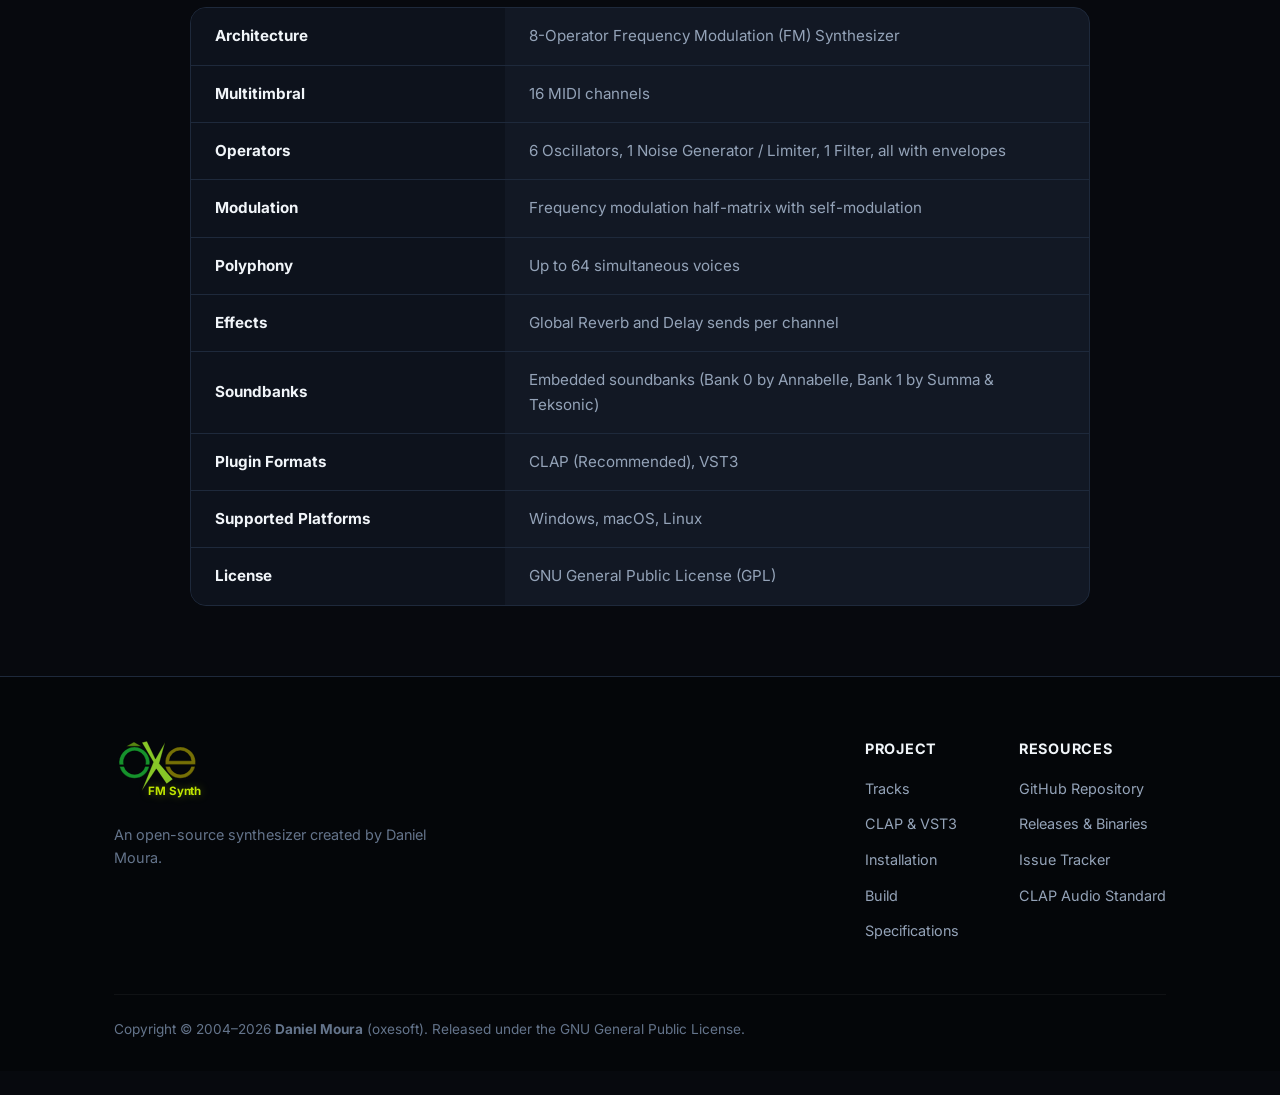
==== commit 89898080: "Update logo branding and positioning on website - Adjust oxe-logo.svg viewBox height - Increase nav " ====
--- a/docs/index.html
+++ b/docs/index.html
@@ -19,6 +19,11 @@
   <!-- Favicon -->
   <link rel="icon" type="image/svg+xml" href="assets/favicon.svg">
   
+  <!-- Fonts -->
+  <link rel="preconnect" href="https://fonts.googleapis.com">
+  <link rel="preconnect" href="https://fonts.gstatic.com" crossorigin>
+  <link href="https://fonts.googleapis.com/css2?family=Inter:wght@400;500;600;700;800&display=swap" rel="stylesheet">
+
   <!-- Stylesheet -->
   <link rel="stylesheet" href="style.css">
 </head>
@@ -33,12 +38,9 @@
   <!-- Navigation -->
   <header>
     <div class="container nav-container">
-      <a href="#" class="nav-brand">
+      <a href="#" class="nav-brand" aria-label="Oxe FM Synth">
         <img src="assets/oxe-logo.svg" alt="Oxe FM Synth Logo" class="nav-logo-svg">
-        <div class="brand-title">
-          <span>OXE FM SYNTH</span>
-          <span class="brand-badge">v2.0</span>
-        </div>
+        <span class="brand-subtext">FM Synth</span>
       </a>
 
       <nav class="nav-links">
@@ -343,10 +345,10 @@
     <div class="container">
       <div class="footer-top">
         <div class="footer-brand">
-          <div class="brand-title" style="font-weight: 700; font-size: 1.2rem; color: var(--text-main); display: flex; align-items: center; gap: 10px;">
-            <img src="assets/oxe-logo.svg" alt="Oxe Logo" style="height: 30px;">
-            <span>OXE FM SYNTH</span>
-          </div>
+          <a href="#" class="footer-logo-link" aria-label="Oxe FM Synth">
+            <img src="assets/oxe-logo.svg" alt="Oxe FM Synth Logo" class="footer-logo-svg">
+            <span class="brand-subtext">FM Synth</span>
+          </a>
           <p>
             An open-source synthesizer created by Daniel Moura.
           </p>
--- a/docs/style.css
+++ b/docs/style.css
@@ -17,7 +17,7 @@
 
   --glow-cyan: 0 0 25px rgba(0, 240, 255, 0.25);
   --glow-green: 0 0 25px rgba(0, 230, 118, 0.25);
-  --font-sans: -apple-system, BlinkMacSystemFont, "Segoe UI", Roboto, "Helvetica Neue", Arial, sans-serif;
+  --font-sans: 'Inter', -apple-system, BlinkMacSystemFont, "Segoe UI", Roboto, "Helvetica Neue", Arial, sans-serif;
   --font-mono: ui-monospace, SFMono-Regular, Menlo, Monaco, Consolas, "Liberation Mono", monospace;
   --radius-sm: 6px;
   --radius-md: 10px;
@@ -106,42 +106,59 @@
 }
 
 .nav-brand {
-  display: flex;
-  align-items: center;
-  gap: 12px;
+  display: inline-flex;
+  flex-direction: column;
+  align-items: flex-end;
   text-decoration: none;
-  color: var(--text-main);
+  gap: 1px;
+  line-height: 1;
+}
+
+.nav-logo-svg {
+  height: 50px;
+  width: auto;
+  display: block;
+  transition: transform var(--transition);
+}
+
+.nav-brand:hover .nav-logo-svg,
+.footer-logo-link:hover .footer-logo-svg {
+  transform: scale(1.04);
+}
+
+.brand-subtext {
+  font-family: 'Inter', var(--font-sans);
   font-weight: 700;
-  font-size: 1.25rem;
-  letter-spacing: -0.02em;
-}
-
-.nav-logo-svg {
-  height: 38px;
+  font-size: 0.65rem;
+  color: #bee400;
+  letter-spacing: -0.01em;
+  line-height: 1;
+  text-align: right;
+  text-shadow: 0 0 10px rgba(190, 228, 0, 0.4);
+  margin-top: -8px;
+  position: relative;
+  z-index: 1;
+}
+
+.footer-logo-link {
+  display: inline-flex;
+  flex-direction: column;
+  align-items: flex-end;
+  text-decoration: none;
+  gap: 1px;
+  line-height: 1;
+  margin-bottom: 14px;
+}
+
+.footer-logo-svg {
+  height: 56px;
   width: auto;
+  display: block;
   transition: transform var(--transition);
 }
 
-.nav-brand:hover .nav-logo-svg {
-  transform: scale(1.05);
-}
-
-.brand-title {
-  display: flex;
-  align-items: baseline;
-  gap: 6px;
-}
-
-.brand-badge {
-  font-size: 0.65rem;
-  text-transform: uppercase;
-  letter-spacing: 0.05em;
-  padding: 2px 6px;
-  border-radius: var(--radius-sm);
-  background: rgba(0, 230, 118, 0.15);
-  color: var(--accent-green);
-  border: 1px solid rgba(0, 230, 118, 0.3);
-  font-weight: 600;
+.footer-logo-link .brand-subtext {
+  font-size: 0.72rem;
 }
 
 nav.nav-links {
@@ -670,6 +687,12 @@
 
 /* Responsive adjustments */
 @media (max-width: 768px) {
+  .container {
+    padding: 0 16px;
+  }
+  .nav-actions {
+    gap: 8px;
+  }
   nav.nav-links {
     display: none;
   }
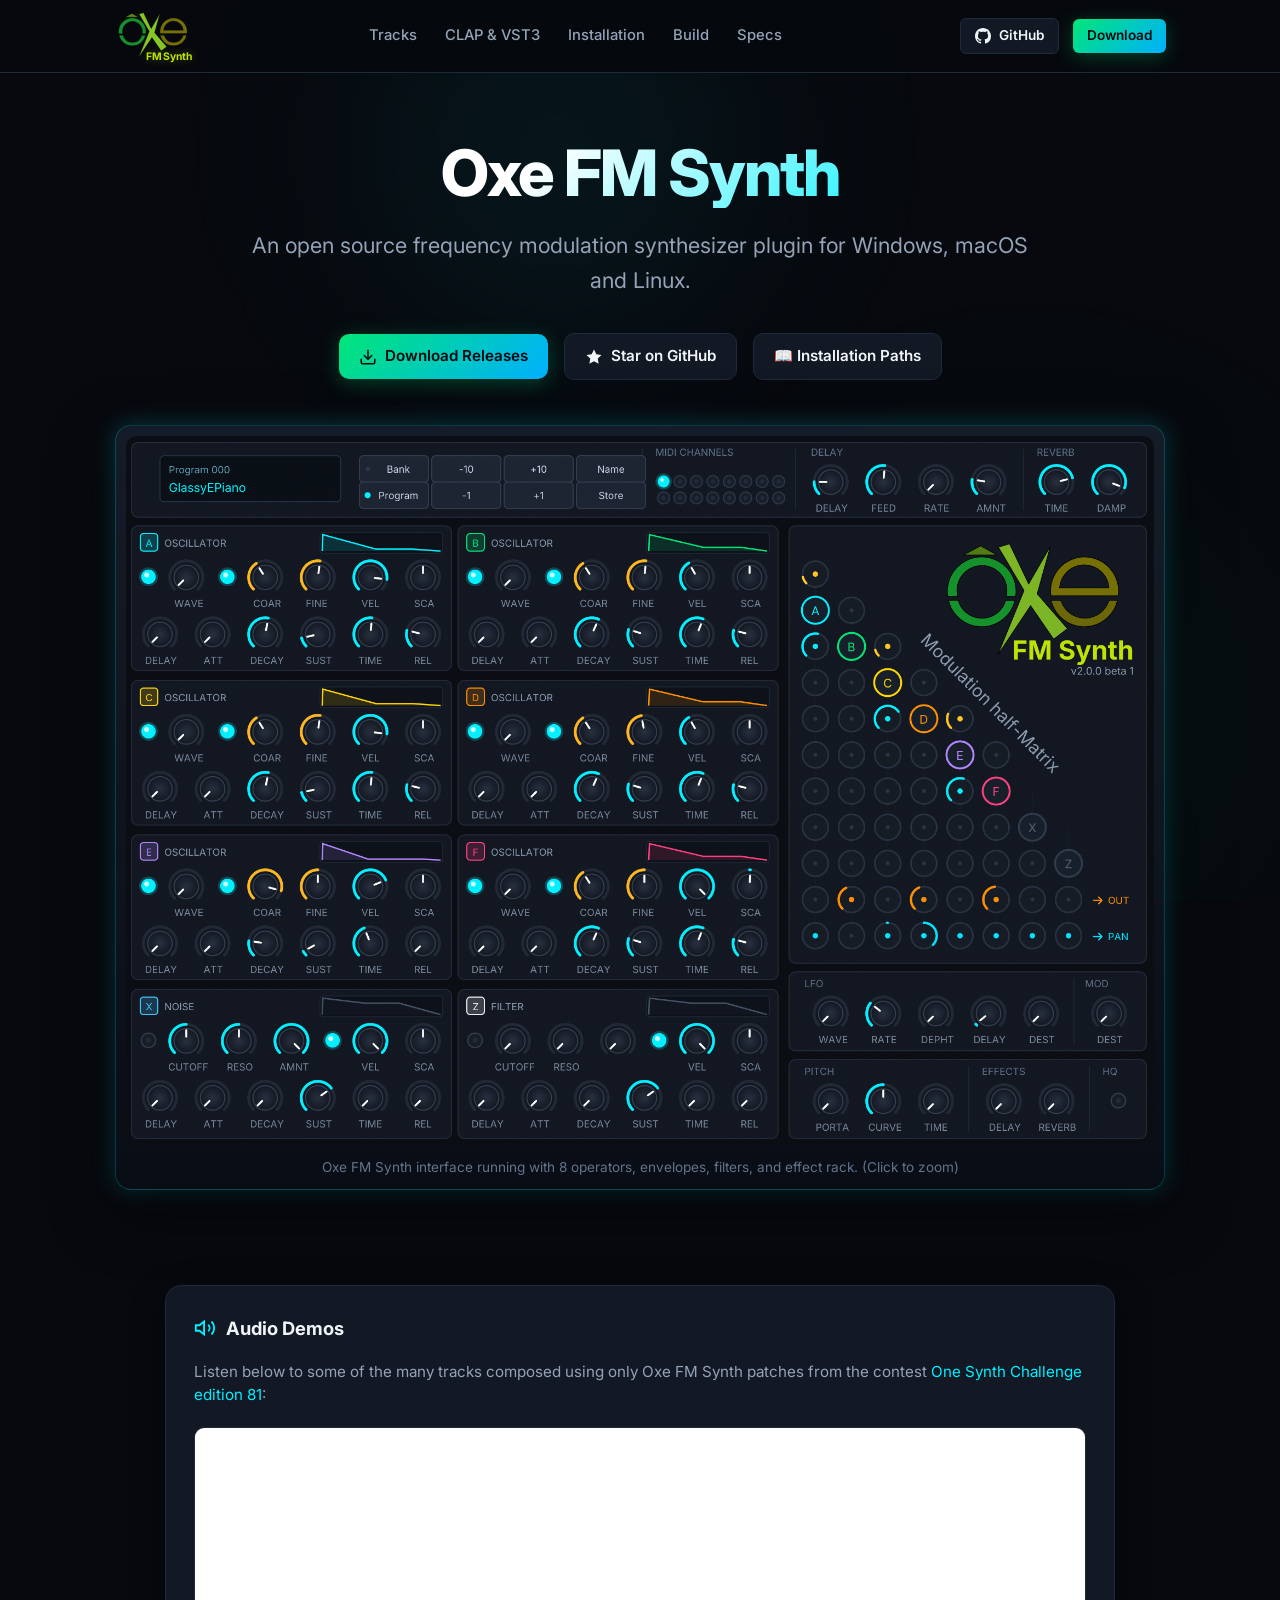
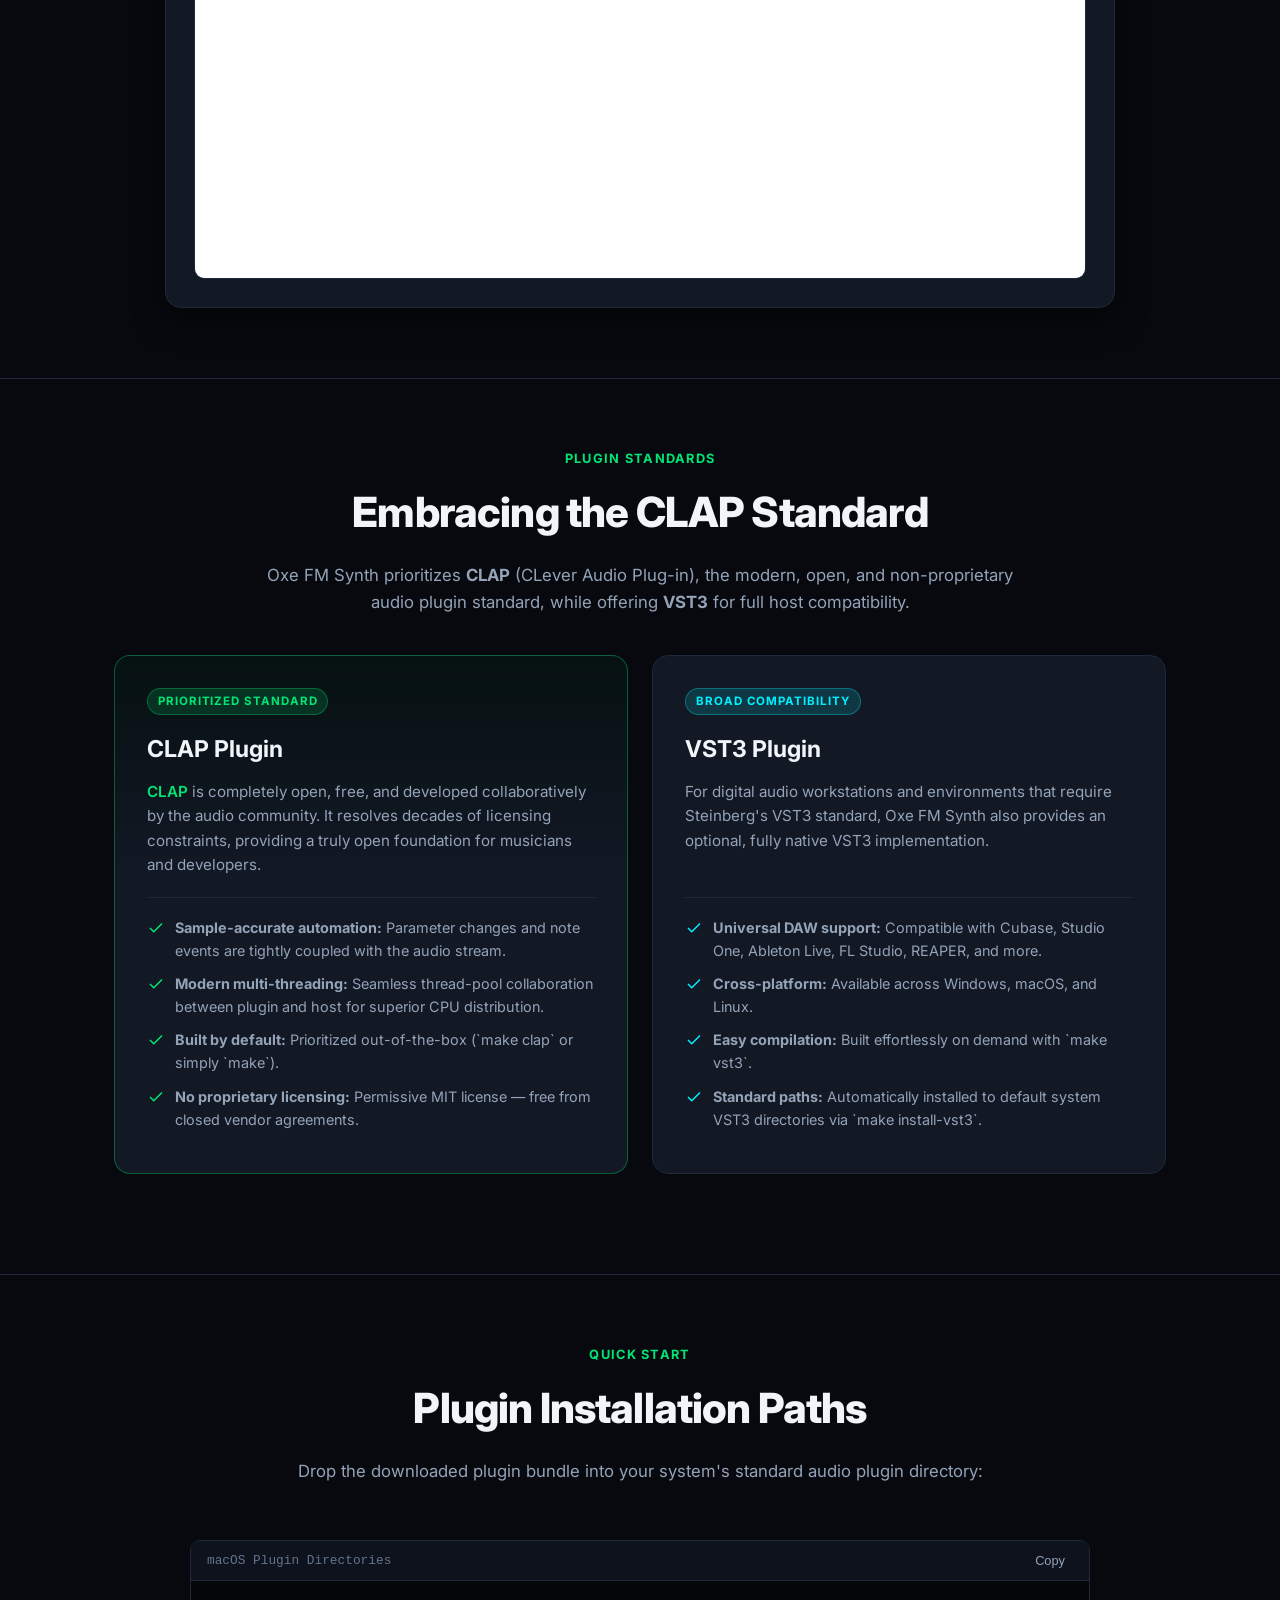
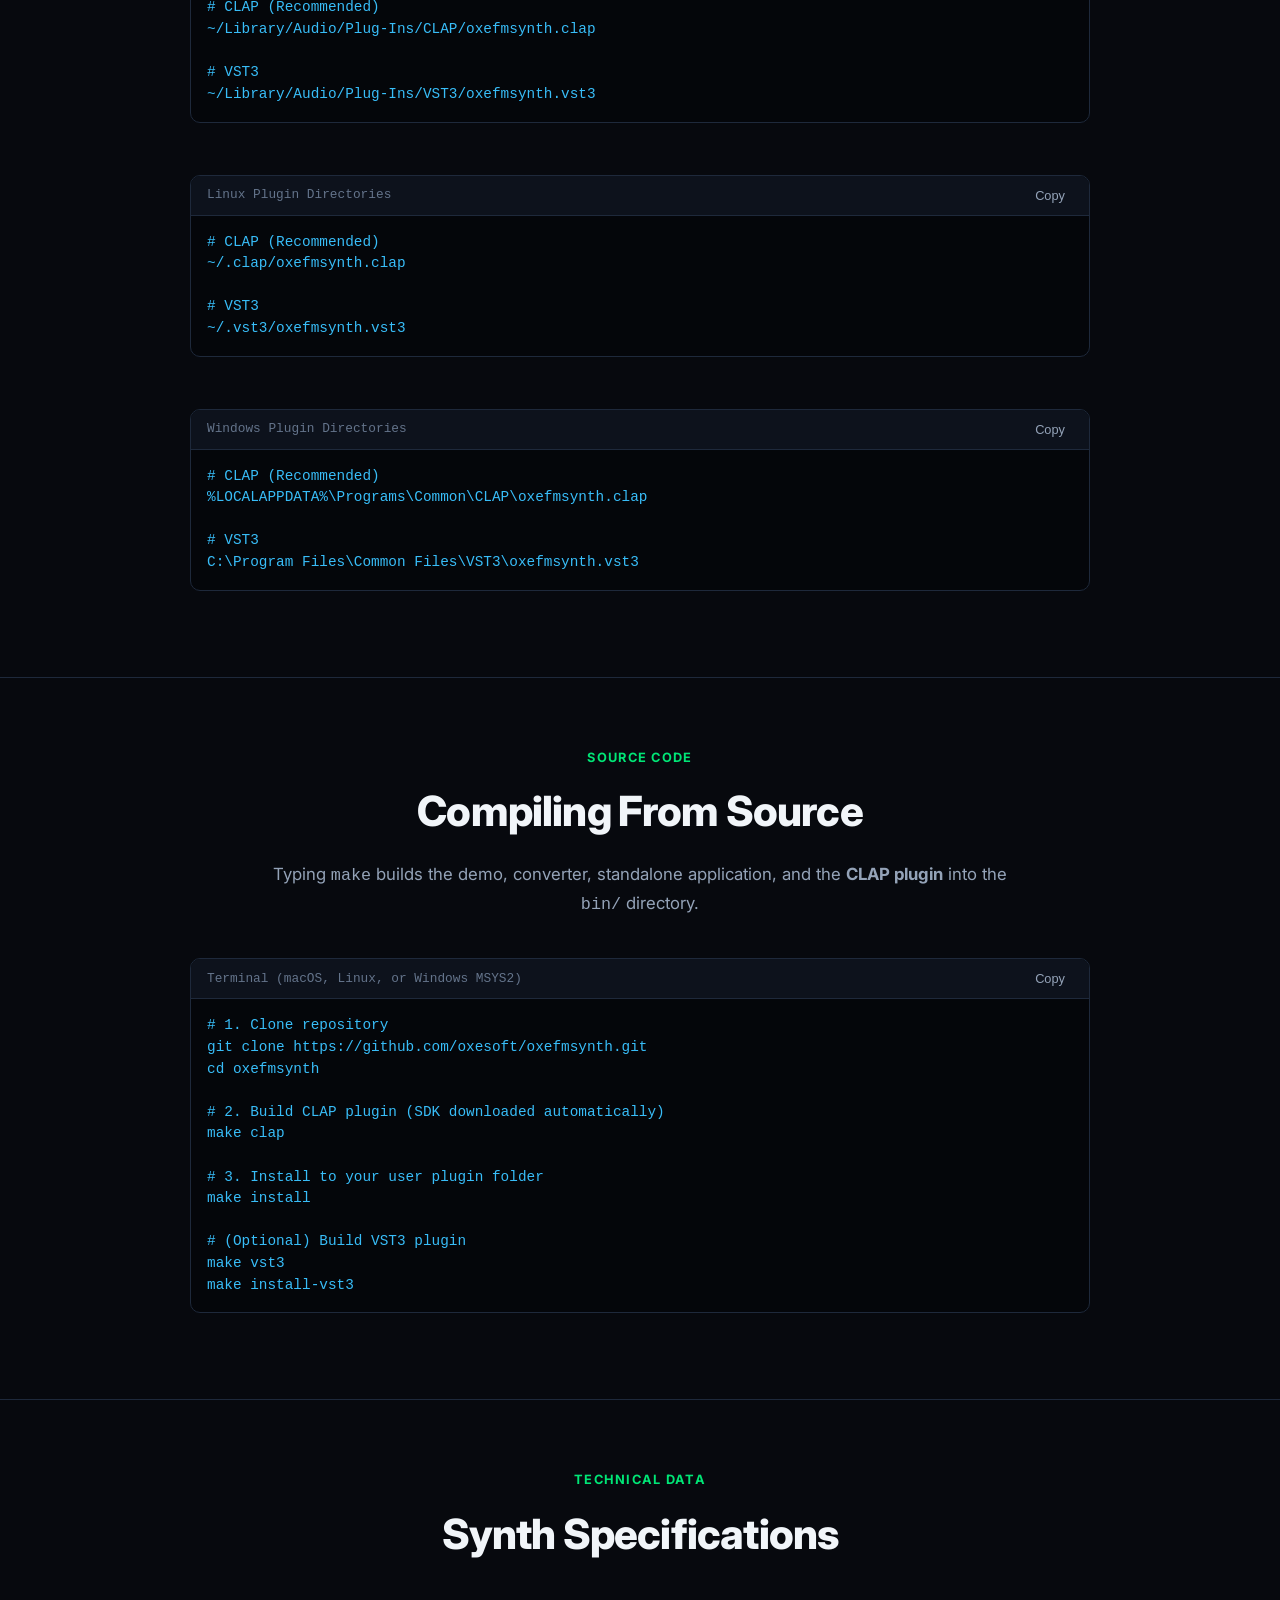
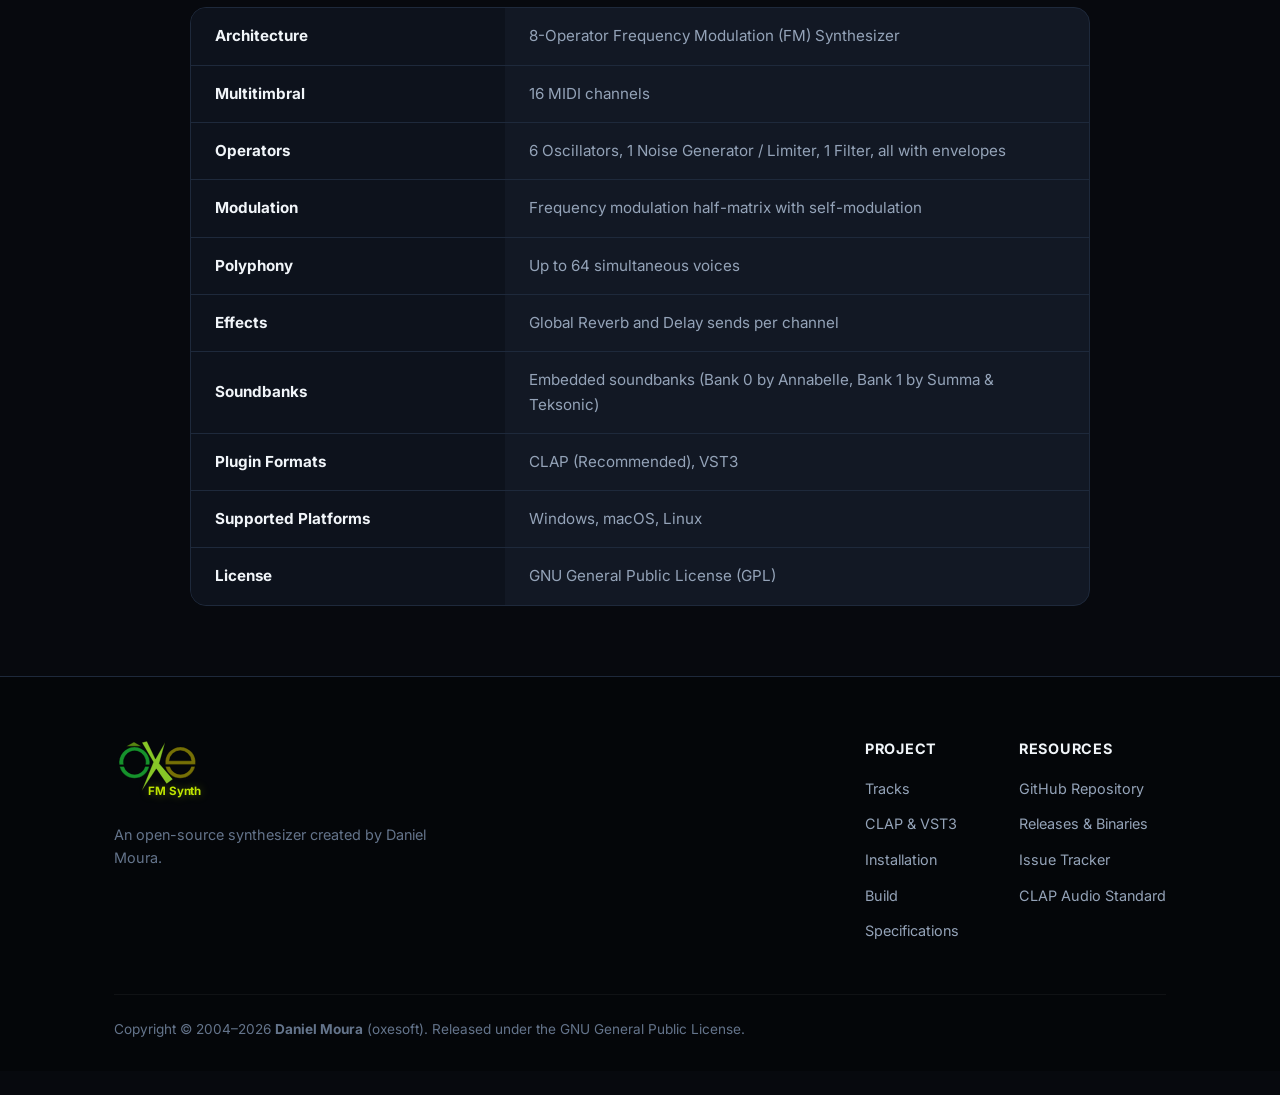
==== commit c0e0fba9: "Improve UI micro-interactions, modal transitions, and accessibility on website" ====
--- a/docs/index.html
+++ b/docs/index.html
@@ -93,7 +93,9 @@
 
       <!-- Screenshot Showcase with Click to Expand -->
       <div class="screenshot-wrapper">
-        <img id="mainScreenshot" src="assets/screenshot.png" alt="Oxe FM Synth GUI Screenshot" class="screenshot-img" title="Click to enlarge screenshot">
+        <button type="button" id="screenshotBtn" class="screenshot-btn" aria-label="Enlarge Oxe FM Synth interface screenshot">
+          <img id="mainScreenshot" src="assets/screenshot.png" alt="Oxe FM Synth GUI Screenshot" class="screenshot-img" title="Click to enlarge screenshot">
+        </button>
         <div class="screenshot-caption">Oxe FM Synth interface running with 8 operators, envelopes, filters, and effect rack. (Click to zoom)</div>
       </div>
     </div>
@@ -210,7 +212,7 @@
         <div class="code-container">
           <div class="code-header">
             <span>macOS Plugin Directories</span>
-            <button class="copy-btn" onclick="copyCode(this, '~/Library/Audio/Plug-Ins/CLAP\n~/Library/Audio/Plug-Ins/VST3')">Copy</button>
+            <button class="copy-btn" onclick="copyCode(this, '~/Library/Audio/Plug-Ins/CLAP\n~/Library/Audio/Plug-Ins/VST3')"><span class="copy-btn-text">Copy</span></button>
           </div>
           <pre><code># CLAP (Recommended)
 ~/Library/Audio/Plug-Ins/CLAP/oxefmsynth.clap
@@ -223,7 +225,7 @@
         <div class="code-container">
           <div class="code-header">
             <span>Linux Plugin Directories</span>
-            <button class="copy-btn" onclick="copyCode(this, '~/.clap\n~/.vst3')">Copy</button>
+            <button class="copy-btn" onclick="copyCode(this, '~/.clap\n~/.vst3')"><span class="copy-btn-text">Copy</span></button>
           </div>
           <pre><code># CLAP (Recommended)
 ~/.clap/oxefmsynth.clap
@@ -236,7 +238,7 @@
         <div class="code-container">
           <div class="code-header">
             <span>Windows Plugin Directories</span>
-            <button class="copy-btn" onclick="copyCode(this, '%LOCALAPPDATA%\\Programs\\Common\\CLAP\n%COMMONPROGRAMFILES%\\VST3')">Copy</button>
+            <button class="copy-btn" onclick="copyCode(this, '%LOCALAPPDATA%\\Programs\\Common\\CLAP\n%COMMONPROGRAMFILES%\\VST3')"><span class="copy-btn-text">Copy</span></button>
           </div>
           <pre><code># CLAP (Recommended)
 %LOCALAPPDATA%\Programs\Common\CLAP\oxefmsynth.clap
@@ -263,7 +265,7 @@
         <div class="code-container">
           <div class="code-header">
             <span>Terminal (macOS, Linux, or Windows MSYS2)</span>
-            <button class="copy-btn" onclick="copyCode(this, 'git clone https://github.com/oxesoft/oxefmsynth.git\ncd oxefmsynth\nmake clap\nmake install')">Copy</button>
+            <button class="copy-btn" onclick="copyCode(this, 'git clone https://github.com/oxesoft/oxefmsynth.git\ncd oxefmsynth\nmake clap\nmake install')"><span class="copy-btn-text">Copy</span></button>
           </div>
           <pre><code># 1. Clone repository
 git clone https://github.com/oxesoft/oxefmsynth.git
@@ -387,8 +389,8 @@
   </footer>
 
   <!-- Lightbox Modal -->
-  <div id="imgModal" class="modal">
-    <span class="modal-close" id="modalClose">&times;</span>
+  <div id="imgModal" class="modal" role="dialog" aria-modal="true" aria-label="Enlarged screenshot">
+    <button type="button" class="modal-close" id="modalClose" aria-label="Close modal">&times;</button>
     <img class="modal-content" id="modalImg" alt="Enlarged screenshot">
   </div>
 
--- a/docs/style.css
+++ b/docs/style.css
@@ -23,7 +23,10 @@
   --radius-md: 10px;
   --radius-lg: 16px;
   --radius-full: 9999px;
-  --transition: 0.2s cubic-bezier(0.16, 1, 0.3, 1);
+  /* Custom UI easing curves */
+  --ease-out: cubic-bezier(0.23, 1, 0.32, 1);
+  --ease-in-out: cubic-bezier(0.77, 0, 0.175, 1);
+  --transition: 0.2s var(--ease-out);
 }
 
 *, *::before, *::after {
@@ -35,6 +38,18 @@
 html {
   scroll-behavior: smooth;
   color-scheme: dark;
+}
+
+@media (prefers-reduced-motion: reduce) {
+  html {
+    scroll-behavior: auto;
+  }
+  *, *::before, *::after {
+    animation-duration: 0.01ms !important;
+    animation-iteration-count: 1 !important;
+    transition-duration: 0.01ms !important;
+    scroll-behavior: auto !important;
+  }
 }
 
 body {
@@ -95,7 +110,7 @@
   -webkit-backdrop-filter: blur(12px);
   border-bottom: 1px solid var(--border-subtle);
   z-index: 100;
-  transition: var(--transition);
+  transition: background-color 200ms var(--ease-out), border-color 200ms var(--ease-out);
 }
 
 .nav-container {
@@ -112,18 +127,32 @@
   text-decoration: none;
   gap: 1px;
   line-height: 1;
+  transition: transform 160ms var(--ease-out);
+  transform-origin: left center;
+}
+
+.nav-brand:active {
+  transform: scale(0.97);
+}
+
+.nav-brand:focus-visible,
+.footer-logo-link:focus-visible {
+  outline: 2px solid var(--accent-cyan);
+  outline-offset: 4px;
+  border-radius: var(--radius-sm);
 }
 
 .nav-logo-svg {
   height: 50px;
   width: auto;
   display: block;
-  transition: transform var(--transition);
-}
-
-.nav-brand:hover .nav-logo-svg,
-.footer-logo-link:hover .footer-logo-svg {
-  transform: scale(1.04);
+}
+
+@media (hover: hover) and (pointer: fine) {
+  .nav-brand:hover,
+  .footer-logo-link:hover {
+    transform: scale(1.03);
+  }
 }
 
 .brand-subtext {
@@ -148,13 +177,18 @@
   gap: 1px;
   line-height: 1;
   margin-bottom: 14px;
+  transition: transform 160ms var(--ease-out);
+  transform-origin: left center;
+}
+
+.footer-logo-link:active {
+  transform: scale(0.97);
 }
 
 .footer-logo-svg {
   height: 56px;
   width: auto;
   display: block;
-  transition: transform var(--transition);
 }
 
 .footer-logo-link .brand-subtext {
@@ -172,11 +206,19 @@
   text-decoration: none;
   font-size: 0.925rem;
   font-weight: 500;
-  transition: color var(--transition);
-}
-
-nav.nav-links a:hover {
-  color: var(--accent-cyan);
+  transition: color 160ms var(--ease-out);
+}
+
+@media (hover: hover) and (pointer: fine) {
+  nav.nav-links a:hover {
+    color: var(--accent-cyan);
+  }
+}
+
+nav.nav-links a:focus-visible {
+  outline: 2px solid var(--accent-cyan);
+  outline-offset: 4px;
+  border-radius: 2px;
 }
 
 .nav-actions {
@@ -196,9 +238,20 @@
   font-weight: 600;
   border-radius: var(--radius-md);
   text-decoration: none;
-  transition: all var(--transition);
+  transition: transform 160ms var(--ease-out), box-shadow 160ms var(--ease-out), background-color 160ms var(--ease-out), border-color 160ms var(--ease-out), color 160ms var(--ease-out);
   cursor: pointer;
   border: 1px solid transparent;
+  user-select: none;
+  -webkit-user-select: none;
+}
+
+.btn:active {
+  transform: scale(0.97) !important;
+}
+
+.btn:focus-visible {
+  outline: 2px solid var(--accent-cyan);
+  outline-offset: 3px;
 }
 
 .btn-primary {
@@ -208,9 +261,11 @@
   box-shadow: 0 4px 20px rgba(0, 230, 118, 0.25);
 }
 
-.btn-primary:hover {
-  transform: translateY(-2px);
-  box-shadow: 0 6px 25px rgba(0, 240, 255, 0.4);
+@media (hover: hover) and (pointer: fine) {
+  .btn-primary:hover {
+    transform: translateY(-2px);
+    box-shadow: 0 6px 25px rgba(0, 240, 255, 0.4);
+  }
 }
 
 .btn-secondary {
@@ -219,11 +274,13 @@
   border-color: var(--border-subtle);
 }
 
-.btn-secondary:hover {
-  background: var(--bg-card-hover);
-  border-color: var(--accent-cyan);
-  color: var(--accent-cyan);
-  transform: translateY(-2px);
+@media (hover: hover) and (pointer: fine) {
+  .btn-secondary:hover {
+    background: var(--bg-card-hover);
+    border-color: var(--accent-cyan);
+    color: var(--accent-cyan);
+    transform: translateY(-2px);
+  }
 }
 
 .btn-sm {
@@ -247,6 +304,8 @@
   background: linear-gradient(135deg, #ffffff 40%, var(--accent-cyan) 80%, var(--accent-green) 100%);
   -webkit-background-clip: text;
   -webkit-text-fill-color: transparent;
+  animation: heroFadeUp 400ms var(--ease-out) both;
+  animation-delay: 40ms;
 }
 
 .hero-subtitle {
@@ -255,6 +314,8 @@
   max-width: 780px;
   margin: 0 auto 36px;
   line-height: 1.6;
+  animation: heroFadeUp 400ms var(--ease-out) both;
+  animation-delay: 100ms;
 }
 
 .hero-cta {
@@ -264,6 +325,8 @@
   justify-content: center;
   gap: 16px;
   margin-bottom: 45px;
+  animation: heroFadeUp 400ms var(--ease-out) both;
+  animation-delay: 160ms;
 }
 
 /* Screenshot Preview Container */
@@ -276,11 +339,49 @@
   border-radius: var(--radius-lg);
   border: 1px solid rgba(0, 240, 255, 0.2);
   box-shadow: 0 20px 60px rgba(0, 0, 0, 0.6), var(--glow-cyan);
-  transition: transform var(--transition);
-}
-
-.screenshot-wrapper:hover {
-  border-color: rgba(0, 240, 255, 0.4);
+  transition: transform 200ms var(--ease-out), border-color 200ms var(--ease-out);
+  animation: heroFadeUp 450ms var(--ease-out) both;
+  animation-delay: 220ms;
+}
+
+@keyframes heroFadeUp {
+  from {
+    opacity: 0;
+    transform: translateY(14px);
+  }
+  to {
+    opacity: 1;
+    transform: translateY(0);
+  }
+}
+
+.screenshot-btn {
+  background: transparent;
+  border: none;
+  padding: 0;
+  margin: 0;
+  cursor: pointer;
+  display: block;
+  width: 100%;
+  border-radius: calc(var(--radius-lg) - 6px);
+  overflow: hidden;
+  transition: transform 160ms var(--ease-out);
+}
+
+.screenshot-btn:focus-visible {
+  outline: 2px solid var(--accent-cyan);
+  outline-offset: 4px;
+}
+
+.screenshot-btn:active {
+  transform: scale(0.99);
+}
+
+@media (hover: hover) and (pointer: fine) {
+  .screenshot-wrapper:hover {
+    border-color: rgba(0, 240, 255, 0.4);
+    transform: translateY(-2px);
+  }
 }
 
 .screenshot-img {
@@ -288,7 +389,6 @@
   height: auto;
   border-radius: calc(var(--radius-lg) - 6px);
   display: block;
-  cursor: pointer;
 }
 
 .screenshot-caption {
@@ -411,16 +511,18 @@
   border: 1px solid var(--border-subtle);
   border-radius: var(--radius-lg);
   padding: 32px;
-  transition: all var(--transition);
+  transition: transform 200ms var(--ease-out), border-color 200ms var(--ease-out), box-shadow 200ms var(--ease-out);
   position: relative;
   display: flex;
   flex-direction: column;
 }
 
-.standard-card:hover {
-  border-color: rgba(0, 240, 255, 0.35);
-  transform: translateY(-3px);
-  box-shadow: 0 12px 30px rgba(0, 0, 0, 0.5);
+@media (hover: hover) and (pointer: fine) {
+  .standard-card:hover {
+    border-color: rgba(0, 240, 255, 0.35);
+    transform: translateY(-3px);
+    box-shadow: 0 12px 30px rgba(0, 0, 0, 0.5);
+  }
 }
 
 .standard-card.primary-standard {
@@ -518,12 +620,37 @@
   font-size: 0.8rem;
   padding: 4px 8px;
   border-radius: 4px;
-  transition: var(--transition);
-}
-
-.copy-btn:hover {
-  color: var(--accent-cyan);
-  background: rgba(255,255,255,0.05);
+  transition: color 160ms var(--ease-out), background-color 160ms var(--ease-out), transform 160ms var(--ease-out);
+}
+
+.copy-btn:active {
+  transform: scale(0.95);
+}
+
+.copy-btn:focus-visible {
+  outline: 2px solid var(--accent-cyan);
+  outline-offset: 2px;
+}
+
+@media (hover: hover) and (pointer: fine) {
+  .copy-btn:hover {
+    color: var(--accent-cyan);
+    background: rgba(255, 255, 255, 0.05);
+  }
+}
+
+.copy-btn-text {
+  display: inline-block;
+  transition: filter 100ms var(--ease-out), opacity 100ms var(--ease-out);
+}
+
+.copy-btn-text.transitioning {
+  filter: blur(2px);
+  opacity: 0.6;
+}
+
+.copy-btn.copied {
+  color: var(--accent-green);
 }
 
 pre {
@@ -623,11 +750,19 @@
   color: var(--text-muted);
   text-decoration: none;
   font-size: 0.9rem;
-  transition: color var(--transition);
-}
-
-.footer-col a:hover {
-  color: var(--accent-cyan);
+  transition: color 160ms var(--ease-out);
+}
+
+@media (hover: hover) and (pointer: fine) {
+  .footer-col a:hover {
+    color: var(--accent-cyan);
+  }
+}
+
+.footer-col a:focus-visible {
+  outline: 2px solid var(--accent-cyan);
+  outline-offset: 2px;
+  border-radius: 2px;
 }
 
 .footer-bottom {
@@ -644,22 +779,29 @@
 
 /* Lightbox Modal for Screenshot */
 .modal {
-  display: none;
   position: fixed;
   z-index: 1000;
   left: 0;
   top: 0;
   width: 100%;
   height: 100%;
-  background-color: rgba(4, 6, 10, 0.95);
-  backdrop-filter: blur(10px);
+  background-color: rgba(4, 6, 10, 0.92);
+  backdrop-filter: blur(12px);
+  -webkit-backdrop-filter: blur(12px);
+  display: flex;
   align-items: center;
   justify-content: center;
   padding: 20px;
+  opacity: 0;
+  visibility: hidden;
+  pointer-events: none;
+  transition: opacity 220ms var(--ease-out), visibility 220ms var(--ease-out);
 }
 
 .modal.active {
-  display: flex;
+  opacity: 1;
+  visibility: visible;
+  pointer-events: auto;
 }
 
 .modal-content {
@@ -668,21 +810,55 @@
   border-radius: var(--radius-md);
   border: 1px solid var(--border-accent);
   box-shadow: 0 0 50px rgba(0, 240, 255, 0.3);
+  transform: scale(0.95);
+  opacity: 0;
+  transform-origin: center;
+  transition: transform 220ms var(--ease-out), opacity 220ms var(--ease-out);
+}
+
+.modal.active .modal-content {
+  transform: scale(1);
+  opacity: 1;
+}
+
+/* Asymmetric timing: Exit is snappy (140ms) */
+.modal:not(.active) {
+  transition: opacity 140ms var(--ease-out), visibility 140ms var(--ease-out);
+}
+
+.modal:not(.active) .modal-content {
+  transition: transform 140ms var(--ease-out), opacity 140ms var(--ease-out);
 }
 
 .modal-close {
   position: absolute;
   top: 25px;
   right: 35px;
+  background: transparent;
+  border: none;
   color: var(--text-muted);
   font-size: 36px;
+  line-height: 1;
   font-weight: 300;
   cursor: pointer;
-  transition: var(--transition);
-}
-
-.modal-close:hover {
-  color: var(--accent-cyan);
+  padding: 6px 12px;
+  border-radius: var(--radius-sm);
+  transition: color 160ms var(--ease-out), transform 160ms var(--ease-out);
+}
+
+.modal-close:active {
+  transform: scale(0.92);
+}
+
+.modal-close:focus-visible {
+  outline: 2px solid var(--accent-cyan);
+  outline-offset: 4px;
+}
+
+@media (hover: hover) and (pointer: fine) {
+  .modal-close:hover {
+    color: var(--accent-cyan);
+  }
 }
 
 /* Responsive adjustments */
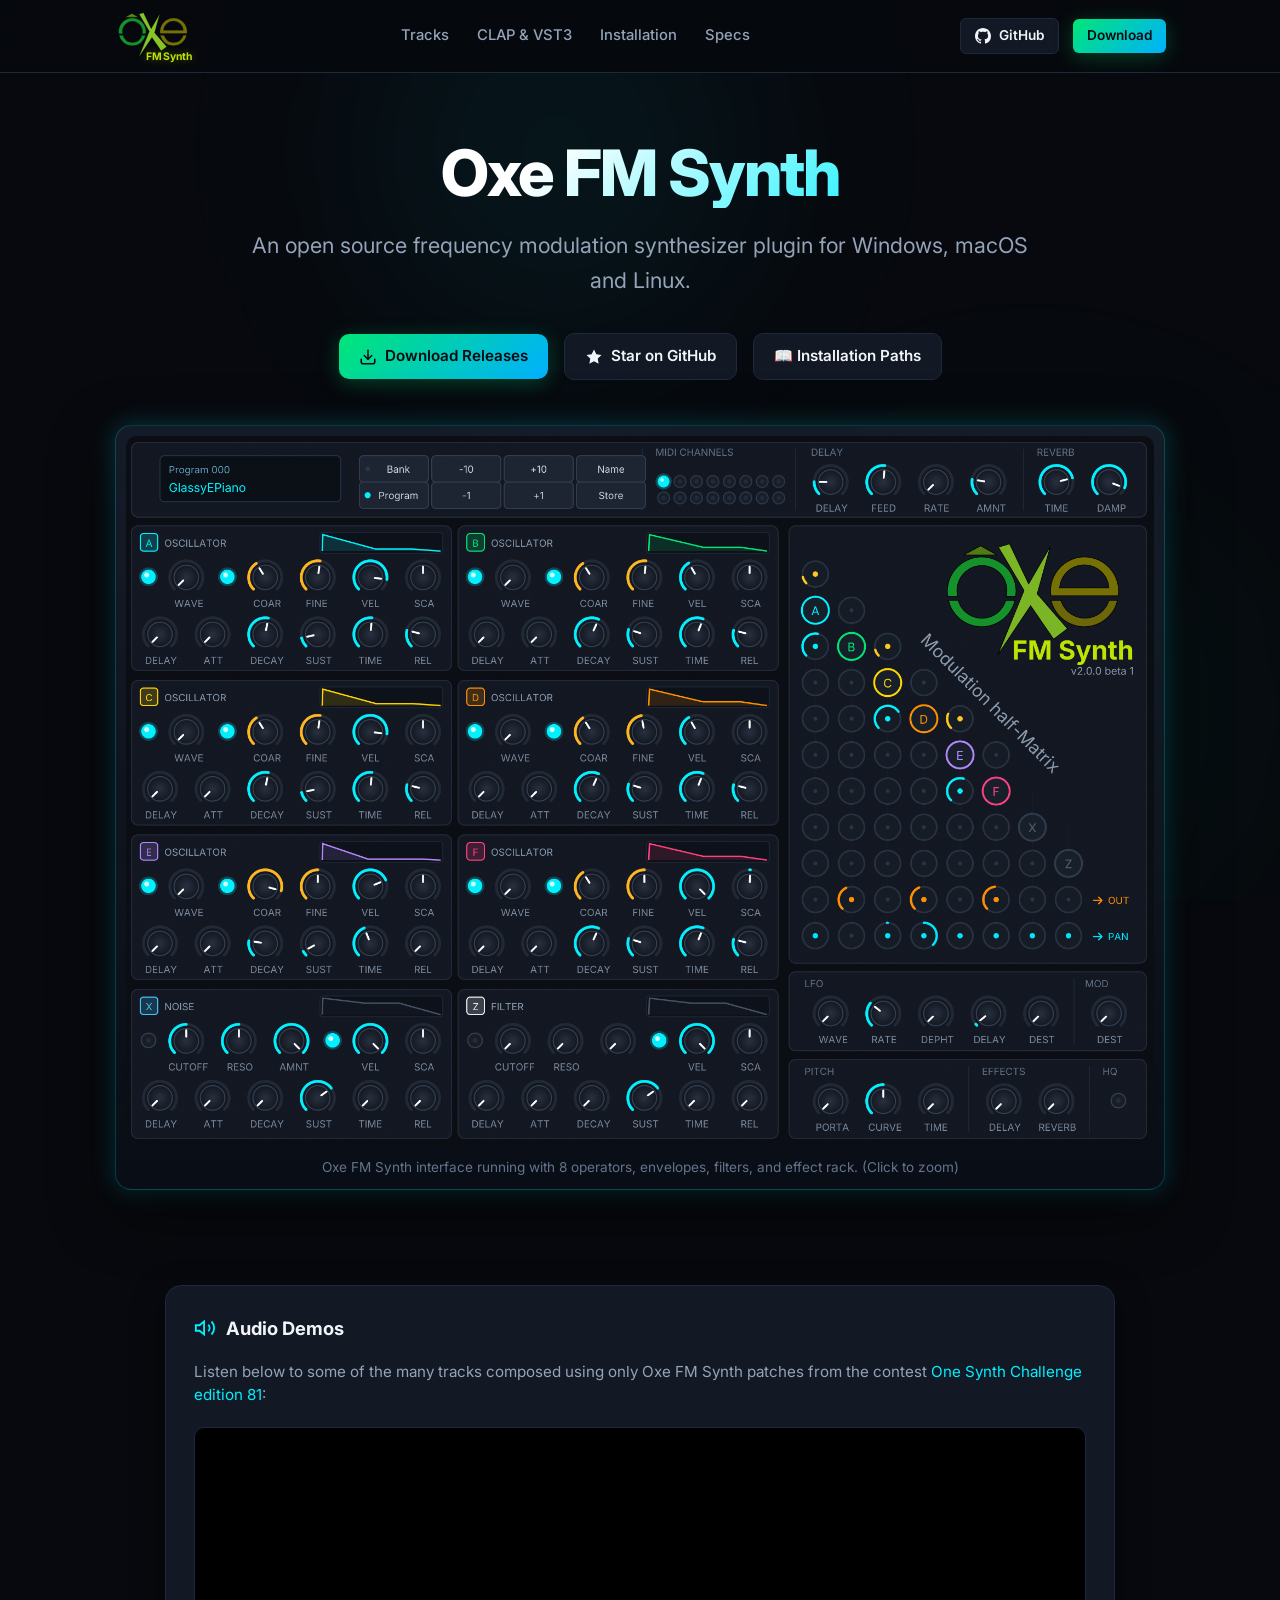
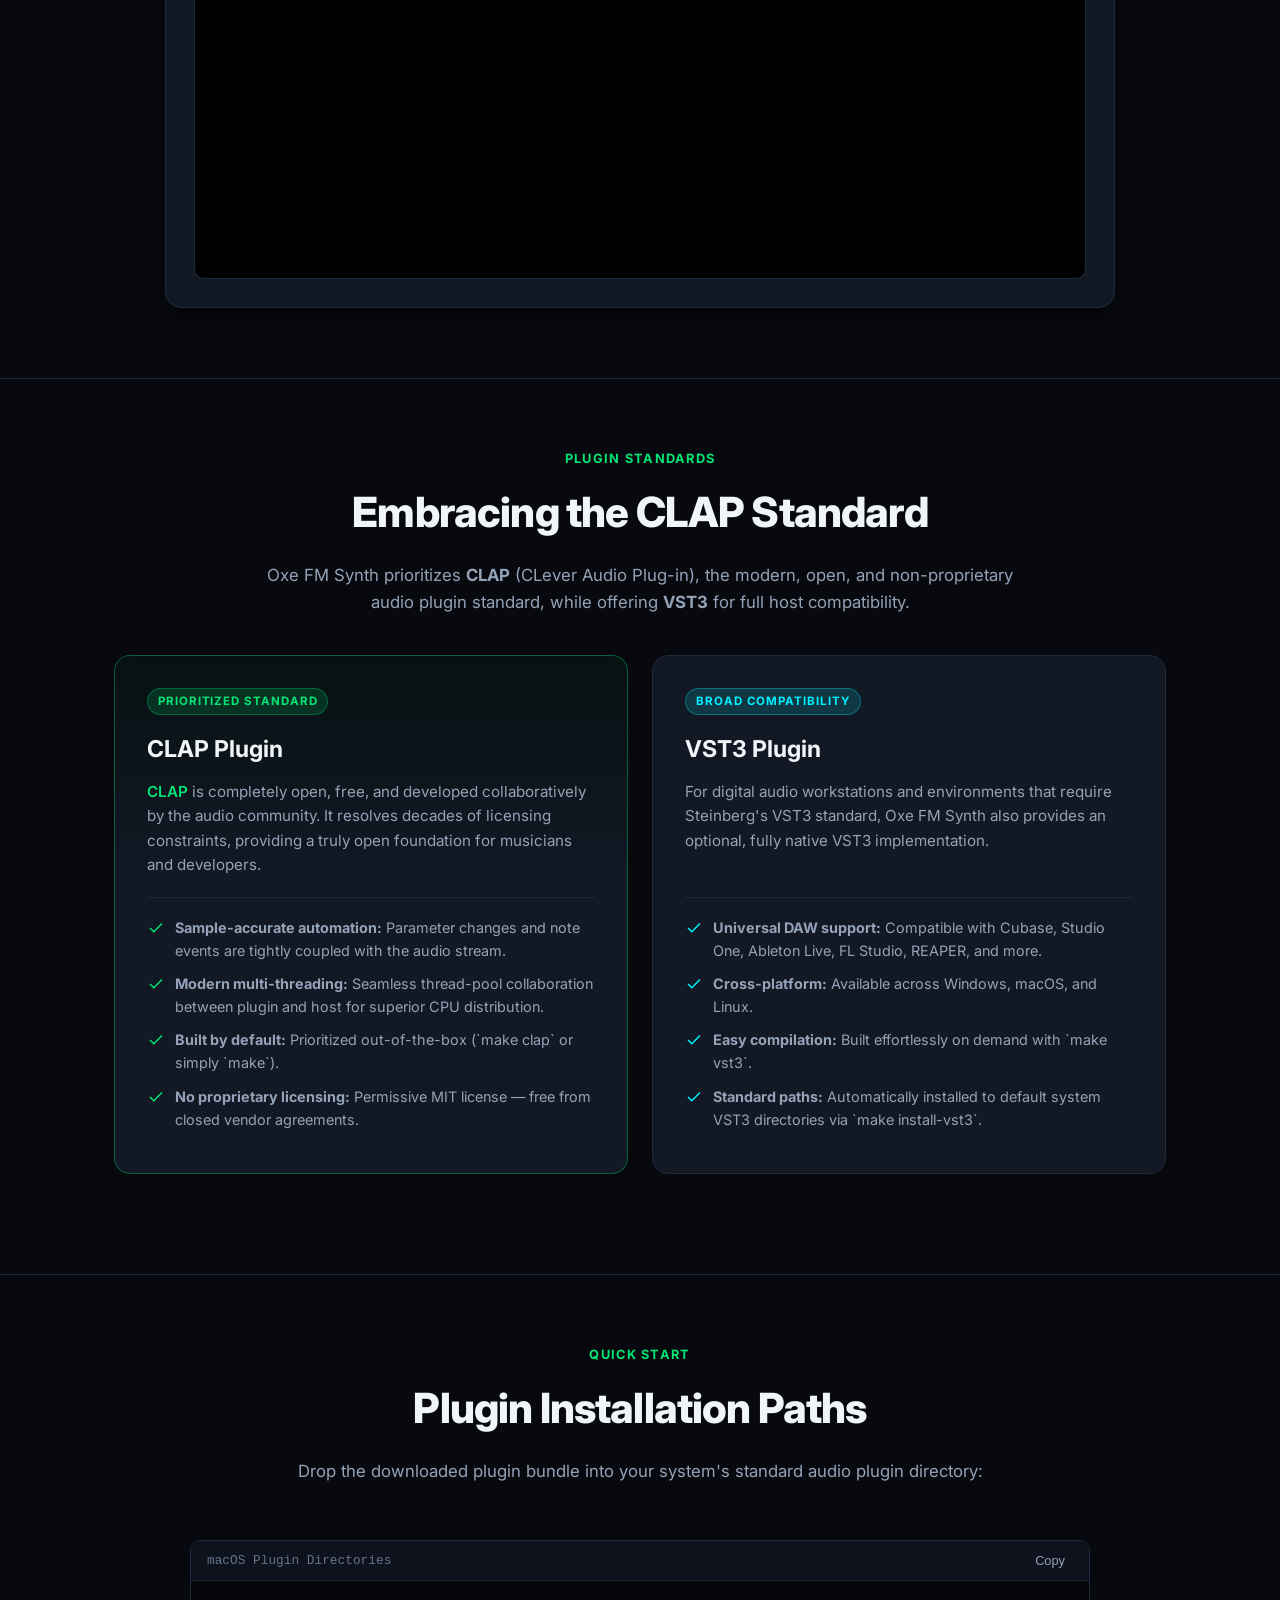
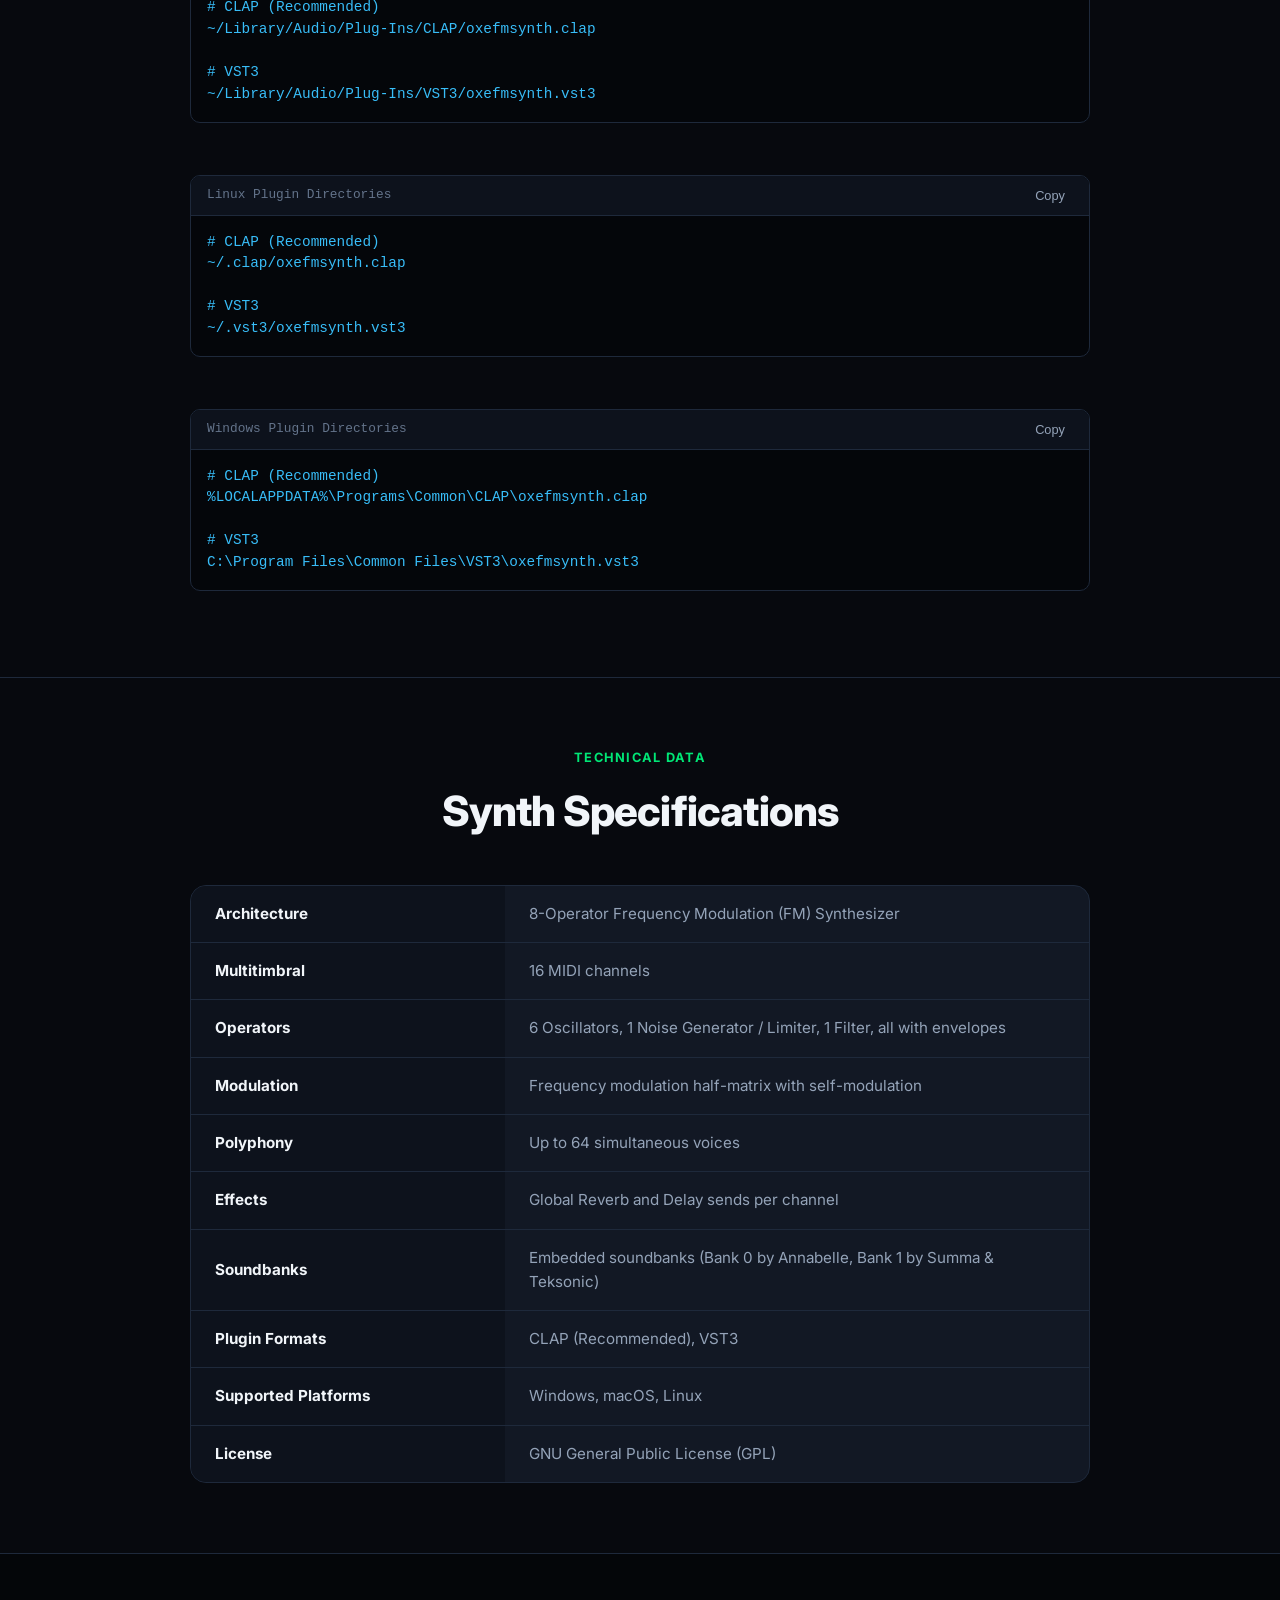
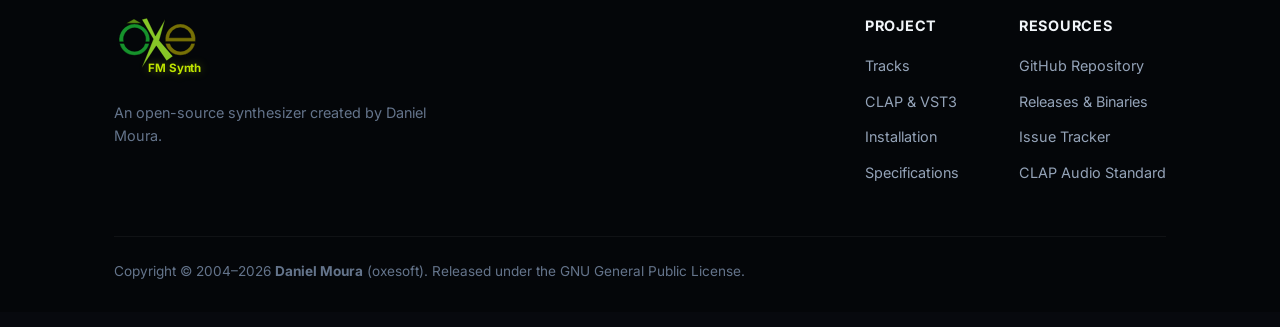
==== commit 8b97cb08: "Update Windows build instructions in README and remove source code section from website" ====
--- a/docs/index.html
+++ b/docs/index.html
@@ -47,7 +47,6 @@
         <a href="#tracks">Tracks</a>
         <a href="#standards">CLAP & VST3</a>
         <a href="#install">Installation</a>
-        <a href="#build">Build</a>
         <a href="#specs">Specs</a>
       </nav>
 
@@ -250,41 +249,6 @@
     </div>
   </section>
 
-  <!-- Build from Source Section -->
-  <section id="build" class="section">
-    <div class="container">
-      <div class="section-header">
-        <div class="section-tag">Source Code</div>
-        <h2 class="section-title">Compiling From Source</h2>
-        <p class="section-desc">
-          Typing <code>make</code> builds the demo, converter, standalone application, and the <strong>CLAP plugin</strong> into the <code>bin/</code> directory.
-        </p>
-      </div>
-
-      <div style="max-width: 900px; margin: 0 auto;">
-        <div class="code-container">
-          <div class="code-header">
-            <span>Terminal (macOS, Linux, or Windows MSYS2)</span>
-            <button class="copy-btn" onclick="copyCode(this, 'git clone https://github.com/oxesoft/oxefmsynth.git\ncd oxefmsynth\nmake clap\nmake install')"><span class="copy-btn-text">Copy</span></button>
-          </div>
-          <pre><code># 1. Clone repository
-git clone https://github.com/oxesoft/oxefmsynth.git
-cd oxefmsynth
-
-# 2. Build CLAP plugin (SDK downloaded automatically)
-make clap
-
-# 3. Install to your user plugin folder
-make install
-
-# (Optional) Build VST3 plugin
-make vst3
-make install-vst3</code></pre>
-        </div>
-      </div>
-    </div>
-  </section>
-
   <!-- Specifications Table -->
   <section id="specs" class="section">
     <div class="container">
@@ -363,7 +327,6 @@
               <li><a href="#tracks">Tracks</a></li>
               <li><a href="#standards">CLAP & VST3</a></li>
               <li><a href="#install">Installation</a></li>
-              <li><a href="#build">Build</a></li>
               <li><a href="#specs">Specifications</a></li>
             </ul>
           </div>
